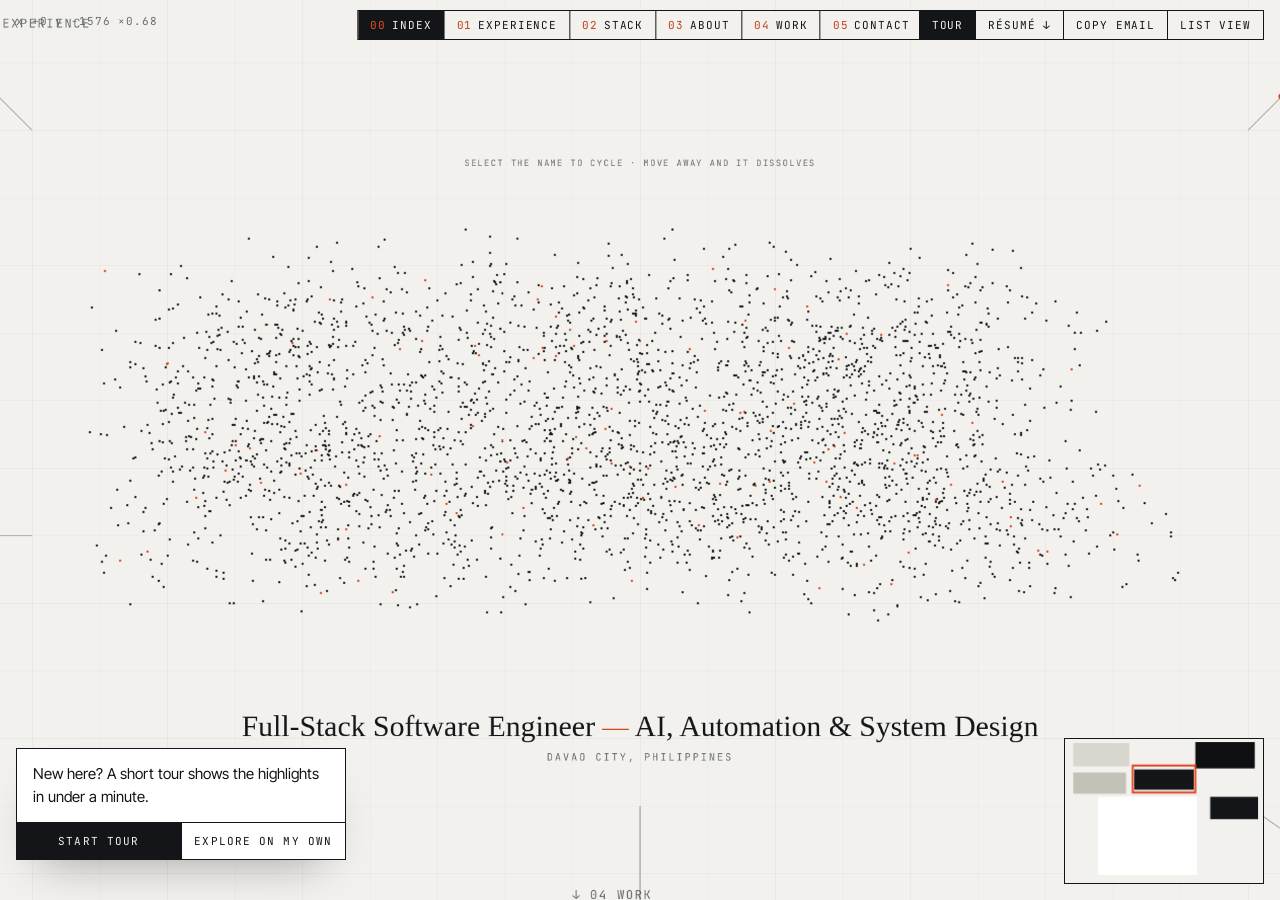
==== index.html @ 55d476b4 "Projects: descriptive titles, product names moved into descriptions - Titles say what each project i" ====
<!doctype html>
<html lang="en">
<head>
<meta charset="utf-8">
<meta name="viewport" content="width=device-width, initial-scale=1">
<title>Karl Daven Talib — Full-Stack Software Engineer</title>
<meta name="description" content="Karl Daven Talib — full-stack software engineer focused on AI, automation and system design. Healthcare platforms, CRM and business systems with Laravel, Filament, Next.js and Supabase. Davao City, PH.">
<link rel="canonical" href="https://kahariel.github.io/">
<link rel="icon" href="favicon.svg" type="image/svg+xml">
<meta name="theme-color" content="#f2f1ed">

<!-- link previews (LinkedIn, Messenger, Slack, X…) -->
<meta property="og:type" content="profile">
<meta property="og:site_name" content="Karl Daven Talib">
<meta property="og:title" content="Karl Daven Talib — Full-Stack Software Engineer">
<meta property="og:description" content="AI, automation & system design. Healthcare platforms in production at 7 clinics, an AI voice receptionist, workflow automation, CRM and mobile. Explore the portfolio map.">
<meta property="og:url" content="https://kahariel.github.io/">
<meta property="og:image" content="https://kahariel.github.io/assets/og.png">
<meta property="og:image:width" content="1200">
<meta property="og:image:height" content="630">
<meta property="og:image:alt" content="Karl Daven Talib — the name drawn in dots, with the role Full-Stack Software Engineer, AI, Automation & System Design">
<meta property="profile:first_name" content="Karl Daven">
<meta property="profile:last_name" content="Talib">
<meta name="twitter:card" content="summary_large_image">
<meta name="twitter:title" content="Karl Daven Talib — Full-Stack Software Engineer">
<meta name="twitter:description" content="AI, automation & system design. Healthcare platforms, AI voice agents, workflow automation, CRM and mobile.">
<meta name="twitter:image" content="https://kahariel.github.io/assets/og.png">

<!-- structured data: who this is, for search engines -->
<script type="application/ld+json">
{
  "@context": "https://schema.org",
  "@type": "Person",
  "name": "Karl Daven P. Talib",
  "jobTitle": "Full-Stack Software Engineer",
  "description": "Full-stack software engineer focused on AI, automation and system design.",
  "url": "https://kahariel.github.io/",
  "image": "https://kahariel.github.io/assets/portrait.webp",
  "sameAs": ["https://github.com/Kahariel", "https://ph.linkedin.com/in/karl-daven-talib-022047245"],
  "email": "mailto:pioloulo123@gmail.com",
  "address": { "@type": "PostalAddress", "addressLocality": "Davao City", "addressCountry": "PH" },
  "alumniOf": { "@type": "CollegeOrUniversity", "name": "Assumption College of Davao" },
  "knowsAbout": ["AI voice agents", "LLM tool calling", "OpenAI API", "Workflow automation", "System design", "Multi-tenant architecture", "Laravel", "PHP", "Python", "Next.js", "React", "React Native", "Supabase", "MySQL", "PostgreSQL", "REST APIs", "Webhooks", "GitHub Actions", "Linux"]
}
</script>
<!-- fonts are self-hosted and deliberately NOT preloaded: on slow 4G, preloads delayed first
     paint by ~190 ms; without them first paint matches Google Fonts and full load is faster -->
<link rel="stylesheet" href="css/fonts.css">
<link rel="stylesheet" href="css/style.css">
</head>
<body>

<a class="skip-link" href="#plain">Skip to the list view</a>

<main id="viewport" aria-label="Portfolio map — drag to move, or use Tab to step through the content">
  <div id="world"></div>
</main>

<!-- HUD: things pinned to the screen, not the map -->
<div id="coords" class="hud" aria-hidden="true"></div>
<nav id="compass" class="hud" aria-label="Jump to"></nav>
<div id="help" class="hud" aria-hidden="true">Drag to move · Scroll or pinch to zoom · Arrow keys · <kbd>0</kbd> Index</div>
<canvas id="minimap" class="hud" width="200" height="146" aria-hidden="true"></canvas>
<nav id="actions" class="hud" aria-label="Quick actions">
  <button id="tour-start" type="button">Tour</button>
  <a id="resume-btn" href="#" download><span class="l">Résumé ↓</span><span class="s">CV ↓</span></a>
  <button id="copy-email" type="button"><span class="l">Copy email</span><span class="s">Email</span></button>
  <button id="plain-toggle" type="button"><span class="l">List view</span><span class="s">List</span></button>
</nav>

<!-- Guided tour: the panel that narrates each stop -->
<section id="tour" class="hud" hidden aria-live="polite" aria-label="Guided tour">
  <header><span class="tour-step"></span><button class="tour-close" type="button" aria-label="End tour">×</button></header>
  <h2 class="tour-title"></h2>
  <p class="tour-text"></p>
  <div class="tour-bar"><i></i></div>
  <footer>
    <button class="tour-back" type="button">Back</button>
    <button class="tour-pause" type="button">Pause</button>
    <button class="tour-next" type="button">Next</button>
  </footer>
</section>

<!-- First-visit prompt -->
<aside id="welcome" class="hud" hidden aria-label="Tour invitation">
  <p>New here? A short tour shows the highlights in under a minute.</p>
  <div><button class="welcome-start" type="button">Start tour</button><button class="welcome-skip" type="button">Explore on my own</button></div>
</aside>

<div id="toast" class="hud" role="status" aria-live="polite"></div>

<!-- Linear, accessible version of the same content -->
<section id="plain" hidden aria-label="List view" tabindex="-1"></section>

<noscript>
  <article style="max-width:720px;margin:0 auto;padding:48px 20px;font-family:system-ui,sans-serif;line-height:1.6;position:relative;z-index:200;background:#faf9f6">
    <h1>Karl Daven P. Talib</h1>
    <p>Full-Stack Software Engineer — AI, Automation &amp; System Design · Davao City, Philippines</p>
    <p><a href="mailto:pioloulo123@gmail.com">pioloulo123@gmail.com</a> · +63 916 154 2709</p>
    <p>This portfolio is an interactive map and needs JavaScript. Selected work: dental clinic management platform (Syncro — 7 clinics, AI voice receptionist in development),
      imaging clinic operations system (One Shot Imaging), CRM with workflow automation (SMB Solutions), blood donation mobile app and
      admin dashboard (BloodSeek), streetwear e-commerce store (KLNW), library attendance kiosk (PiStamp).</p>
  </article>
</noscript>

<script src="js/content.js"></script>
<script src="js/util.js"></script>
<script src="js/analytics.js"></script>
<script src="js/plane.js"></script>
<script src="js/erosion.js"></script>
<script src="js/scraps.js"></script>
<script src="js/signal.js"></script>
<script src="js/zones.js"></script>
<script src="js/plain.js"></script>
<script src="js/nav.js"></script>
<script src="js/tour.js"></script>
<script src="js/main.js"></script>
</body>
</html>
---- css/fonts.css ----
/* Self-hosted fonts (from Google Fonts, SIL Open Font License). Latin + Latin Extended only.
   Inter Tight and JetBrains Mono are variable fonts: one file covers every weight. */
@font-face {
  font-family: 'Instrument Serif';
  font-style: italic;
  font-weight: 400;
  font-display: swap;
  src: url(../assets/fonts/instrument-serif-400-italic-latin-ext.woff2) format('woff2');
  unicode-range: U+0100-02BA, U+02BD-02C5, U+02C7-02CC, U+02CE-02D7, U+02DD-02FF, U+0304, U+0308, U+0329, U+1D00-1DBF, U+1E00-1E9F, U+1EF2-1EFF, U+2020, U+20A0-20AB, U+20AD-20C0, U+2113, U+2C60-2C7F, U+A720-A7FF;
}
@font-face {
  font-family: 'Instrument Serif';
  font-style: italic;
  font-weight: 400;
  font-display: swap;
  src: url(../assets/fonts/instrument-serif-400-italic-latin.woff2) format('woff2');
  unicode-range: U+0000-00FF, U+0131, U+0152-0153, U+02BB-02BC, U+02C6, U+02DA, U+02DC, U+0304, U+0308, U+0329, U+2000-206F, U+20AC, U+2122, U+2191, U+2193, U+2212, U+2215, U+FEFF, U+FFFD;
}
@font-face {
  font-family: 'Instrument Serif';
  font-style: normal;
  font-weight: 400;
  font-display: swap;
  src: url(../assets/fonts/instrument-serif-400-latin-ext.woff2) format('woff2');
  unicode-range: U+0100-02BA, U+02BD-02C5, U+02C7-02CC, U+02CE-02D7, U+02DD-02FF, U+0304, U+0308, U+0329, U+1D00-1DBF, U+1E00-1E9F, U+1EF2-1EFF, U+2020, U+20A0-20AB, U+20AD-20C0, U+2113, U+2C60-2C7F, U+A720-A7FF;
}
@font-face {
  font-family: 'Instrument Serif';
  font-style: normal;
  font-weight: 400;
  font-display: swap;
  src: url(../assets/fonts/instrument-serif-400-latin.woff2) format('woff2');
  unicode-range: U+0000-00FF, U+0131, U+0152-0153, U+02BB-02BC, U+02C6, U+02DA, U+02DC, U+0304, U+0308, U+0329, U+2000-206F, U+20AC, U+2122, U+2191, U+2193, U+2212, U+2215, U+FEFF, U+FFFD;
}
@font-face {
  font-family: 'Inter Tight';
  font-style: normal;
  font-weight: 400 800;
  font-display: swap;
  src: url(../assets/fonts/inter-tight-latin-ext.woff2) format('woff2');
  unicode-range: U+0100-02BA, U+02BD-02C5, U+02C7-02CC, U+02CE-02D7, U+02DD-02FF, U+0304, U+0308, U+0329, U+1D00-1DBF, U+1E00-1E9F, U+1EF2-1EFF, U+2020, U+20A0-20AB, U+20AD-20C0, U+2113, U+2C60-2C7F, U+A720-A7FF;
}
@font-face {
  font-family: 'Inter Tight';
  font-style: normal;
  font-weight: 400 800;
  font-display: swap;
  src: url(../assets/fonts/inter-tight-latin.woff2) format('woff2');
  unicode-range: U+0000-00FF, U+0131, U+0152-0153, U+02BB-02BC, U+02C6, U+02DA, U+02DC, U+0304, U+0308, U+0329, U+2000-206F, U+20AC, U+2122, U+2191, U+2193, U+2212, U+2215, U+FEFF, U+FFFD;
}
@font-face {
  font-family: 'JetBrains Mono';
  font-style: normal;
  font-weight: 400 500;
  font-display: swap;
  src: url(../assets/fonts/jetbrains-mono-latin-ext.woff2) format('woff2');
  unicode-range: U+0100-02BA, U+02BD-02C5, U+02C7-02CC, U+02CE-02D7, U+02DD-02FF, U+0304, U+0308, U+0329, U+1D00-1DBF, U+1E00-1E9F, U+1EF2-1EFF, U+2020, U+20A0-20AB, U+20AD-20C0, U+2113, U+2C60-2C7F, U+A720-A7FF;
}
@font-face {
  font-family: 'JetBrains Mono';
  font-style: normal;
  font-weight: 400 500;
  font-display: swap;
  src: url(../assets/fonts/jetbrains-mono-latin.woff2) format('woff2');
  unicode-range: U+0000-00FF, U+0131, U+0152-0153, U+02BB-02BC, U+02C6, U+02DA, U+02DC, U+0304, U+0308, U+0329, U+2000-206F, U+20AC, U+2122, U+2191, U+2193, U+2212, U+2215, U+FEFF, U+FFFD;
}
---- css/style.css ----
:root {
  --ground: #f2f1ed;
  --grid: rgba(20, 21, 25, .045);
  --ink: #141519;
  --muted: #6b6d72;
  --line: rgba(20, 21, 25, .16);
  --panel: #ffffff;
  --accent: #d4471f;            /* brand orange: dots, lines, fills, large type */
  --accent-text: #bf401c;       /* orange for small text on light backgrounds (≥4.5:1) */
  --accent-text-dark: #df5027;  /* orange for small text on dark backgrounds (≥4.5:1) */
  --void: #0e0f11;
  --void-line: #23252a;
  --void-text: #c9cbcf;

  --serif: 'Instrument Serif', Georgia, serif;
  --sans: 'Inter Tight', system-ui, sans-serif;
  --mono: 'JetBrains Mono', ui-monospace, monospace;
}

* { box-sizing: border-box; margin: 0; padding: 0; }
html, body { height: 100%; overflow: hidden; }
body {
  background: var(--ground);
  color: var(--ink);
  font-family: var(--sans);
  -webkit-font-smoothing: antialiased;
}
a { color: inherit; }
button { font: inherit; color: inherit; }
kbd { font: inherit; border: 1px solid currentColor; padding: 0 4px; border-radius: 2px; }

/* accessibility helpers */
.sr-only { position: absolute !important; width: 1px; height: 1px; padding: 0; margin: -1px; overflow: hidden; clip: rect(0 0 0 0); white-space: nowrap; border: 0; }
.skip-link {
  position: fixed; left: 16px; top: -60px; z-index: 300; background: var(--ink); color: var(--ground); padding: 10px 16px;
  font-family: var(--mono); font-size: 12px; letter-spacing: .08em; text-transform: uppercase; text-decoration: none;
}
.skip-link:focus { top: 12px; }
:focus { outline: none; }
:focus-visible { outline: 2px solid var(--accent-text); outline-offset: 3px; }
.z-signal :focus-visible, .z-contact :focus-visible, .proj.dark :focus-visible, .card.dark :focus-visible, .payload :focus-visible,
#tour-start:focus-visible, #tour .tour-next:focus-visible, #welcome .welcome-start:focus-visible { outline-color: var(--accent-text-dark); }
#plain:focus { outline: none; }

/* shared bits */
.eyebrow { font-family: var(--mono); font-size: 13px; letter-spacing: .14em; text-transform: uppercase; color: var(--muted); }
.accent { color: var(--accent-text); }

/* ───────── the plane ───────── */
#viewport { position: fixed; inset: 0; overflow: hidden; cursor: grab; touch-action: none; user-select: none; }
#viewport.panning { cursor: grabbing; }
#world {
  position: absolute; left: 0; top: 0; transform-origin: 0 0; will-change: transform;
  background-image:
    linear-gradient(var(--grid) 1px, transparent 1px),
    linear-gradient(90deg, var(--grid) 1px, transparent 1px);
  background-size: 100px 100px;
}
.zone { position: absolute; }
.zone-label {
  position: absolute; display: flex; align-items: baseline; gap: 18px; white-space: nowrap; pointer-events: none;
  font-family: var(--mono); font-size: 20px; letter-spacing: .14em; text-transform: uppercase; color: var(--muted);
}
.zone-label b { color: var(--accent-text); font-weight: 400; }
.zone-label span { color: var(--ink); }
.decor { position: absolute; pointer-events: none; }
.decor.note { font-family: var(--mono); font-size: 18px; letter-spacing: .12em; text-transform: uppercase; color: var(--muted); white-space: nowrap; }
svg.decor { overflow: visible; }

/* placeholder for anything not filled in content.js */
.ph {
  display: inline-flex; align-items: center; justify-content: center; text-align: center;
  border: 1px dashed currentColor; opacity: .8; padding: 2px 8px; font-family: var(--mono); font-size: .8em; letter-spacing: .06em;
  text-transform: uppercase; text-decoration: none;
}
.ph-box { display: flex; width: 100%; height: 100%; padding: 12px; }

/* ───────── HUD ───────── */
.hud { position: fixed; z-index: 50; font-family: var(--mono); }
#coords { left: 16px; top: 14px; font-size: 11px; letter-spacing: .08em; pointer-events: none; color: var(--muted); }
#help { left: 16px; bottom: 14px; font-size: 11px; letter-spacing: .04em; pointer-events: none; color: var(--muted); }
#minimap { right: 16px; bottom: 16px; width: 200px; height: 146px; border: 1px solid var(--ink); background: var(--ground); cursor: pointer; }
/* quick actions, top right: Tour · Résumé · Copy email · List view */
#actions { right: 16px; top: 10px; display: flex; border: 1px solid var(--ink); background: var(--ground); }
#actions > * {
  display: inline-flex; align-items: center; background: none; border: 0; border-left: 1px solid var(--ink);
  padding: 7px 12px; font-family: var(--mono); font-size: 11px; letter-spacing: .08em; text-transform: uppercase;
  text-decoration: none; cursor: pointer; white-space: nowrap; color: inherit;
}
#actions > :first-child { border-left: 0; }
#actions > :hover { background: rgba(20, 21, 25, .06); }
#actions .s { display: none; }
#tour-start { background: var(--ink) !important; color: var(--ground) !important; }
#tour-start:hover { background: var(--accent) !important; }
#resume-btn.missing { color: var(--muted); }

/* toast */
#toast {
  left: 50%; bottom: 64px; transform: translate(-50%, 12px); background: var(--ink); color: var(--ground); padding: 10px 16px;
  font-size: 12px; letter-spacing: .04em; opacity: 0; pointer-events: none; transition: opacity .2s, transform .2s; z-index: 70;
}
#toast.show { opacity: 1; transform: translate(-50%, 0); }

/* guided tour panel + first-visit prompt */
#welcome { left: 16px; bottom: 40px; width: min(330px, calc(100vw - 32px)); }
#tour { left: 50%; bottom: 40px; transform: translateX(-50%); width: min(540px, calc(100vw - 32px)); }
#tour, #welcome {
  background: var(--panel); border: 1px solid var(--ink); box-shadow: 0 24px 48px -24px rgba(0,0,0,.35); z-index: 60;
}
#tour[hidden], #welcome[hidden] { display: none; }
#tour header { display: flex; justify-content: space-between; align-items: center; padding: 10px 14px 0; font-size: 11px; letter-spacing: .12em; color: var(--muted); }
#tour .tour-step b { color: var(--accent-text); font-weight: 400; }
#tour .tour-close { background: none; border: 0; font-size: 18px; line-height: 1; cursor: pointer; color: var(--muted); }
#tour .tour-close:hover { color: var(--ink); }
#tour h2 { font-family: var(--serif); font-weight: 400; font-size: 32px; line-height: 1.05; padding: 6px 14px 0; }
#tour p { font-family: var(--sans); font-size: 15px; line-height: 1.5; padding: 6px 14px 14px; color: #34363b; }
#tour .tour-bar { height: 2px; background: var(--line); }
#tour .tour-bar i { display: block; height: 100%; width: 0; background: var(--accent); }
#tour footer { display: flex; border-top: 1px solid var(--ink); }
#tour footer button {
  flex: 1; background: none; border: 0; border-left: 1px solid var(--ink); padding: 10px; font-size: 11px; letter-spacing: .1em;
  text-transform: uppercase; cursor: pointer;
}
#tour footer button:first-child { border-left: 0; }
#tour footer button:hover { background: rgba(20, 21, 25, .06); }
#tour footer .tour-next { background: var(--ink); color: var(--ground); }
#tour footer .tour-next:hover { background: var(--accent); }
#tour footer button:disabled { opacity: .35; cursor: default; background: none; }
body.touring #help, body.welcoming #help { display: none; }

#welcome p { font-family: var(--sans); font-size: 15px; line-height: 1.5; padding: 14px 16px; }
#welcome div { display: flex; border-top: 1px solid var(--ink); }
#welcome button { flex: 1; background: none; border: 0; padding: 11px; font-size: 11px; letter-spacing: .1em; text-transform: uppercase; cursor: pointer; }
#welcome .welcome-start { background: var(--ink); color: var(--ground); }
#welcome .welcome-start:hover { background: var(--accent); }
#welcome .welcome-skip { border-left: 1px solid var(--ink); }
#welcome .welcome-skip:hover { background: rgba(20, 21, 25, .06); }

/* copy buttons inside the map */
.copy-btn {
  background: none; border: 1px solid currentColor; padding: 3px 8px; font-family: var(--mono); font-size: 11px; letter-spacing: .08em;
  text-transform: uppercase; cursor: pointer; color: inherit; opacity: .6; margin-left: 10px;
}
.copy-btn:hover { opacity: 1; }
.z-contact .copy-btn { font-size: 14px; padding: 6px 12px; vertical-align: middle; margin-left: 16px; }

#compass { left: 50%; top: 10px; transform: translateX(-50%); display: flex; border: 1px solid var(--ink); background: var(--ground); }
#compass button {
  background: none; border: 0; border-right: 1px solid var(--ink); padding: 7px 12px; font-size: 11px; letter-spacing: .08em;
  text-transform: uppercase; cursor: pointer; transition: background .15s, color .15s;
}
#compass button:last-child { border-right: 0; }
#compass button i { font-style: normal; color: var(--accent-text); margin-right: 6px; }
#compass button.here i { color: var(--accent-text-dark); }
#compass button:hover { background: rgba(20, 21, 25, .06); }
#compass button.here { background: var(--ink); color: var(--ground); }

/* ───────── 00 Index (name) ───────── */
.z-erosion canvas { position: absolute; inset: 0; }
.z-erosion .tagline {
  position: absolute; left: 0; right: 0; bottom: 64px; text-align: center; font-family: var(--serif); font-size: 44px; line-height: 1.1;
}
.z-erosion .tagline i { color: var(--accent); }
.z-erosion .tagline small { display: block; margin-top: 12px; font-family: var(--mono); font-size: 15px; letter-spacing: .2em; text-transform: uppercase; color: var(--muted); }
.z-erosion .hint { position: absolute; left: 0; right: 0; top: 40px; text-align: center; }

/* ───────── 01 Experience (desk) ───────── */
.z-scraps { background: #e9e7e1; border: 1px solid var(--line); }
.scrap { position: absolute; left: 0; top: 0; cursor: grab; will-change: transform; }
.scrap.dragging { cursor: grabbing; box-shadow: 0 24px 48px -12px rgba(0,0,0,.25); }
.card {
  background: var(--panel); padding: 28px 30px 26px; width: 460px; font-size: 16px; line-height: 1.55;
  border: 1px solid var(--line); box-shadow: 0 1px 0 rgba(0,0,0,.04), 0 8px 24px -16px rgba(0,0,0,.25);
}
.card .top { display: flex; justify-content: space-between; margin-bottom: 18px; }
.card h3 { font-family: var(--serif); font-weight: 400; font-size: 46px; line-height: 1; letter-spacing: -.01em; }
.card .role { font-weight: 600; margin: 8px 0 16px; }
.card ul { list-style: none; border-top: 1px solid var(--line); }
.card li { padding: 9px 0 9px 22px; position: relative; border-bottom: 1px solid var(--line); color: #34363b; }
.card li::before { content: "—"; position: absolute; left: 0; color: var(--accent-text); }
.card.dark li::before { color: var(--accent-text-dark); }
.card.dark { background: var(--ink); color: var(--ground); border-color: var(--ink); }
.card.dark li { color: #c9cbcf; border-color: rgba(255,255,255,.14); }
.card.dark ul { border-color: rgba(255,255,255,.14); }
.card.dark .eyebrow { color: #8b8e94; }
.card.small { width: 360px; }
.card.small h3 { font-size: 32px; }
.desk-btns { position: absolute; right: 24px; top: 22px; display: flex; z-index: 9999; border: 1px solid var(--ink); }
.desk-btns button {
  background: var(--ground); border: 0; padding: 9px 14px; font-family: var(--mono); font-size: 13px; letter-spacing: .08em; text-transform: uppercase; cursor: pointer;
}
.desk-btns button + button { border-left: 1px solid var(--ink); }
.desk-btns button:hover { background: var(--ink); color: var(--ground); }

/* ───────── 02 Stack (graph) ───────── */
.z-signal { background: var(--void); color: var(--void-text); overflow: hidden; }
.z-signal canvas { position: absolute; inset: 0; }
.z-signal .big { position: absolute; left: 44px; top: 40px; pointer-events: none; }
.z-signal .big h2 { font-family: var(--serif); font-weight: 400; font-size: 88px; line-height: .95; color: #f2f1ed; }
.z-signal .big .eyebrow { color: #7d8086; margin-top: 14px; }
.z-signal .log { position: absolute; left: 44px; bottom: 34px; font-family: var(--mono); font-size: 13px; line-height: 1.7; color: #7d8086; pointer-events: none; width: 560px; }
.z-signal .log span { color: #9a9da3; }
.z-signal .shint { position: absolute; right: 44px; bottom: 34px; font-family: var(--mono); font-size: 13px; line-height: 1.7; color: #7d8086; pointer-events: none; text-align: right; }
.z-signal .shint i { font-style: normal; color: var(--accent-text-dark); }
.payload {
  position: absolute; width: 440px; background: #16171a; border: 1px solid #3a3d44; font-family: var(--mono); font-size: 14px; line-height: 1.65;
  box-shadow: 0 30px 60px -20px rgba(0,0,0,.6); animation: unfurl .25s ease-out; z-index: 5;
}
@keyframes unfurl { from { opacity: 0; } to { opacity: 1; } }
.payload header { display: flex; justify-content: space-between; align-items: center; padding: 8px 12px; border-bottom: 1px solid #3a3d44; cursor: move; color: #f2f1ed; }
.payload header span::before { content: "● "; color: var(--accent-text-dark); }
.payload header button { background: none; border: 0; cursor: pointer; font-size: 18px; line-height: 1; color: #8b8e94; }
.payload header button:hover { color: #fff; }
.payload pre { padding: 14px 16px; white-space: pre-wrap; font-family: inherit; color: #c9cbcf; }
.payload .k { color: #8b8e94; }
.payload .s { color: #f2f1ed; }
.payload a { color: var(--accent-text-dark); }

/* ───────── 03 About ───────── */
.z-about .photo { position: absolute; width: 380px; }
.z-about .photo .frame { height: 470px; background: #e4e2dc; border: 1px solid var(--line); color: var(--muted); }
.z-about .photo img { width: 100%; height: 100%; object-fit: cover; object-position: 50% 20%; display: block; filter: grayscale(1) contrast(1.05); }
.z-about .photo figcaption { margin-top: 12px; font-family: var(--mono); font-size: 13px; letter-spacing: .06em; color: var(--muted); }
.z-about .bio { position: absolute; width: 640px; font-family: var(--serif); font-size: 44px; line-height: 1.12; letter-spacing: -.005em; }
.z-about .facts { position: absolute; width: 640px; border-top: 1px solid var(--ink); font-size: 17px; }
.z-about .facts div { display: grid; grid-template-columns: 200px 1fr; padding: 14px 0; border-bottom: 1px solid var(--line); }
.z-about .facts dt { font-family: var(--mono); font-size: 13px; letter-spacing: .12em; text-transform: uppercase; color: var(--muted); padding-top: 3px; }

/* ───────── 04 Work ───────── */
.z-projects { border-top: 1px solid var(--ink); }
.proj {
  position: absolute; width: 720px; background: var(--panel); border: 1px solid var(--line); padding: 30px; font-size: 18px; line-height: 1.55;
  box-shadow: 0 1px 0 rgba(0,0,0,.04), 0 12px 32px -20px rgba(0,0,0,.3);
}
.proj .shot { height: 340px; margin-bottom: 26px; background: #ebe9e3; border: 1px solid var(--line); overflow: hidden; color: var(--muted); }
.proj .shot img { width: 100%; height: 100%; object-fit: cover; object-position: 50% 12%; display: block; }
.proj .shot.contain, .proj.dark .shot.contain { background: #fff; }
.proj .shot.contain img { object-fit: contain; object-position: center; }
.proj .head { display: flex; justify-content: space-between; align-items: baseline; }
.proj h2 { font-family: var(--serif); font-weight: 400; font-size: 64px; line-height: 1; letter-spacing: -.01em; margin: 10px 0 16px; }
.proj p { color: #34363b; }
.proj ul { list-style: none; margin-top: 16px; border-top: 1px solid var(--line); }
.proj li { padding: 9px 0 9px 22px; position: relative; border-bottom: 1px solid var(--line); font-size: 16px; color: #34363b; }
.proj li::before { content: "—"; position: absolute; left: 0; color: var(--accent-text); }
.proj.dark li::before { color: var(--accent-text-dark); }
.proj .product { font-weight: 600; color: var(--ink); }
.proj.dark .product { color: var(--ground); }
.proj details.more summary {
  list-style: none; cursor: pointer; padding: 10px 0 2px; font-family: var(--mono); font-size: 13px; letter-spacing: .06em;
  text-transform: uppercase; color: var(--muted);
}
.proj details.more summary::-webkit-details-marker { display: none; }
.proj details.more summary:hover { color: var(--ink); }
.proj.dark details.more summary { color: #8b8e94; }
.proj.dark details.more summary:hover { color: var(--ground); }
.proj details.more:not([open]) .o, .proj details.more[open] .c { display: none; }
.proj details.more ul { margin-top: 0; border-top: 0; }
.proj .stack { display: flex; flex-wrap: wrap; gap: 6px; margin-top: 18px; }
.proj .stack span { font-family: var(--mono); font-size: 12px; letter-spacing: .04em; padding: 4px 9px; background: #efede8; }
.proj .links { display: flex; gap: 10px; margin-top: 22px; font-family: var(--mono); font-size: 13px; letter-spacing: .08em; text-transform: uppercase; }
.proj .links a { border: 1px solid var(--ink); padding: 8px 14px; text-decoration: none; }
.proj .links a:hover { background: var(--ink); color: var(--panel); }
.proj .links .private { border: 1px dashed currentColor; padding: 8px 14px; opacity: .6; }
.proj .meta { font-family: var(--mono); font-size: 14px; letter-spacing: .04em; color: var(--muted); margin: -4px 0 16px; display: flex; flex-wrap: wrap; gap: 6px 14px; align-items: center; }
.proj .status { color: var(--ink); }
.proj .status::before { content: "● "; color: var(--accent); }
.proj .facts { display: flex; margin: 20px 0 6px; border-top: 1px solid var(--line); border-bottom: 1px solid var(--line); }
.proj .facts div { flex: 1; padding: 12px 0; }
.proj .facts div + div { border-left: 1px solid var(--line); padding-left: 16px; }
.proj .facts dt { font-family: var(--mono); font-size: 11px; letter-spacing: .12em; text-transform: uppercase; color: var(--muted); }
.proj .facts dd { font-family: var(--serif); font-size: 34px; line-height: 1.1; }
.proj .sub { margin-top: 22px; }
.proj .sub + ul { margin-top: 8px; }
.proj.dark .status { color: var(--ground); }
.proj.dark .meta, .proj.dark .facts dt { color: #8b8e94; }
.proj.dark .facts, .proj.dark .facts div + div { border-color: rgba(255,255,255,.14); }
.proj.dark { background: var(--ink); color: var(--ground); border-color: var(--ink); }
.proj.dark p, .proj.dark li { color: #c9cbcf; }
.proj.dark ul, .proj.dark li { border-color: rgba(255,255,255,.14); }
.proj.dark .shot { background: #202226; border-color: rgba(255,255,255,.14); color: #8b8e94; }
.proj.dark .stack span { background: #24262b; }
.proj.dark .links a { border-color: var(--ground); }
.proj.dark .links a:hover { background: var(--ground); color: var(--ink); }

/* ───────── 05 Contact ───────── */
.z-contact { background: var(--ink); color: var(--ground); }
.z-contact .say { position: absolute; font-family: var(--serif); font-size: 170px; line-height: .9; letter-spacing: -.02em; }
.z-contact .say i { color: var(--accent); }
.z-contact .lines { position: absolute; font-size: 30px; line-height: 1.8; }
.z-contact .lines a { text-decoration: none; border-bottom: 1px solid rgba(242,241,237,.35); }
.z-contact .lines a:hover { border-color: var(--accent-text-dark); color: var(--accent-text-dark); }
.z-contact .lines .eyebrow { color: #8b8e94; }
.z-contact .socials { position: absolute; display: flex; font-family: var(--mono); font-size: 15px; letter-spacing: .08em; text-transform: uppercase; }
.z-contact .socials > * { border: 1px solid rgba(242,241,237,.5); padding: 12px 18px; text-decoration: none; margin-right: -1px; opacity: 1; }
.z-contact .socials > .ph { opacity: .45; }
.z-contact .socials a:hover { background: var(--ground); color: var(--ink); }

/* ───────── List view ───────── */
#plain {
  position: fixed; inset: 0; z-index: 100; overflow-y: auto; background: #faf9f6; color: var(--ink); padding: 72px 20px 96px;
  font-family: var(--sans); font-size: 16px; line-height: 1.65;
}
#plain[hidden] { display: none; }
#plain .close { z-index: 2; }
#plain .wrap { max-width: 720px; margin: 0 auto; }
#plain h1 { font-family: var(--serif); font-weight: 400; font-size: clamp(44px, 8vw, 76px); line-height: 1; letter-spacing: -.01em; }
#plain h2 {
  font-family: var(--mono); font-weight: 400; font-size: 12px; letter-spacing: .16em; text-transform: uppercase; color: var(--muted);
  margin: 56px 0 14px; border-bottom: 1px solid var(--ink); padding-bottom: 8px;
}
#plain h3 { font-size: 17px; font-weight: 600; margin-top: 22px; }
#plain .muted { color: var(--muted); }
#plain ul { margin: 6px 0 0 18px; }
#plain .close {
  position: fixed; right: 16px; top: 12px; background: var(--ink); color: #faf9f6; border: 0; padding: 8px 14px;
  font-family: var(--mono); font-size: 11px; letter-spacing: .08em; text-transform: uppercase; cursor: pointer;
}

@media (max-width: 700px) {
  #help { display: none; }
  #minimap { display: none; }
  #compass {
    top: auto; bottom: 14px; left: 14px; transform: none; display: grid; grid-template-columns: repeat(3, auto);
    right: 14px; grid-template-columns: repeat(3, 1fr); border-right: 0; border-bottom: 0;
  }
  #compass button { border-right: 1px solid var(--ink); border-bottom: 1px solid var(--ink); padding: 7px 8px; font-size: 10px; text-align: left; }
  #compass button:last-child { border-right: 1px solid var(--ink); }
  #compass button i { margin-right: 4px; }
  #actions { right: 10px; top: 10px; }
  #actions > * { padding: 7px 9px; font-size: 10px; letter-spacing: .04em; }
  #actions .l { display: none; }
  #actions .s { display: inline; }
  #coords { display: none; }
  #tour, #welcome { bottom: 96px; }
  #welcome { left: 16px; right: 16px; width: auto; }
  #tour h2 { font-size: 26px; }
  #toast { bottom: 110px; }
}

@media (prefers-reduced-motion: reduce) {
  .payload { animation: none; }
}
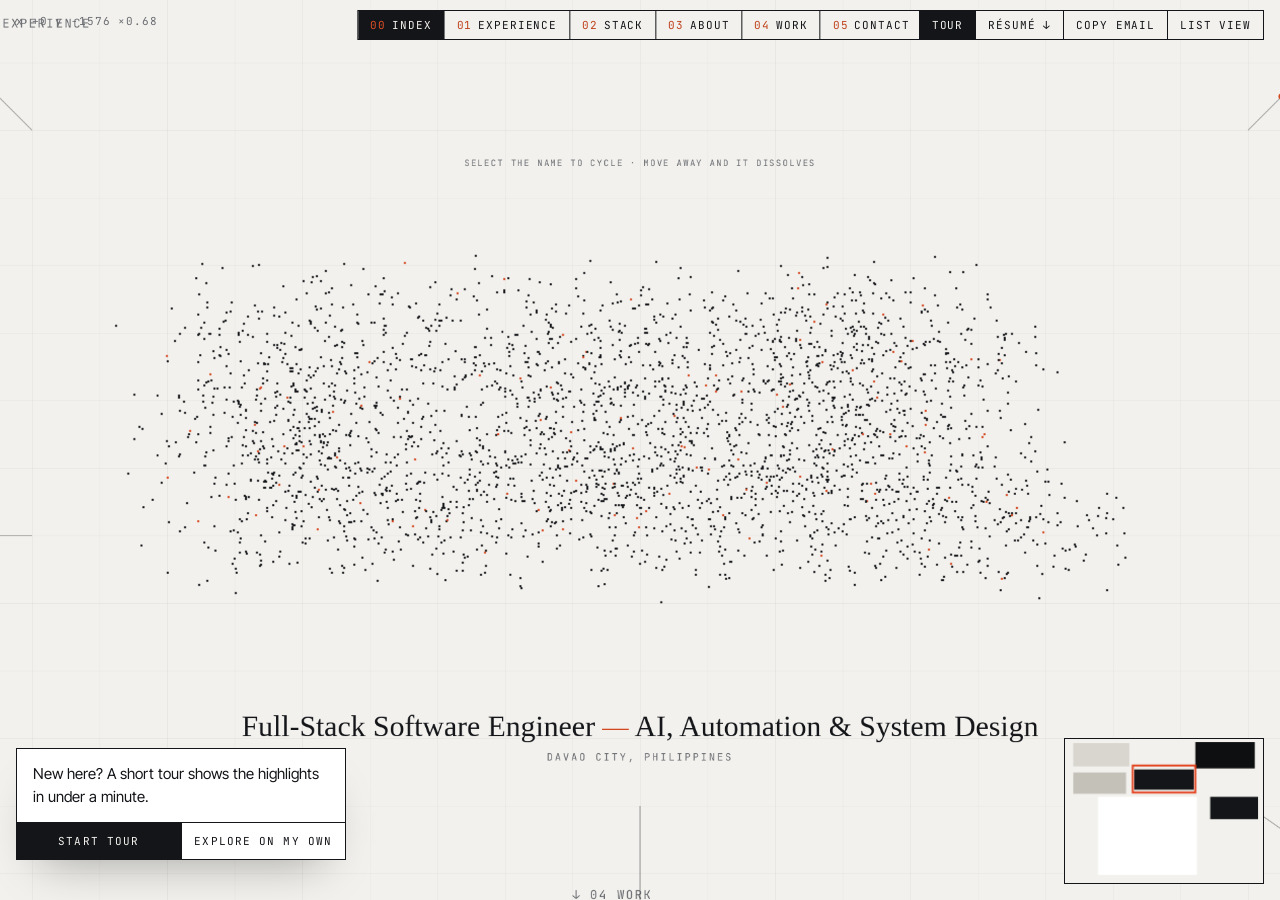
==== commit d1d88058: "Profile summary: drop tech stack from bio and meta description" ====
--- a/index.html
+++ b/index.html
@@ -4,7 +4,7 @@
 <meta charset="utf-8">
 <meta name="viewport" content="width=device-width, initial-scale=1">
 <title>Karl Daven Talib — Full-Stack Software Engineer</title>
-<meta name="description" content="Karl Daven Talib — full-stack software engineer focused on AI, automation and system design. Healthcare platforms, CRM and business systems with Laravel, Filament, Next.js and Supabase. Davao City, PH.">
+<meta name="description" content="Karl Daven Talib — full-stack software engineer focused on AI, automation and system design. Healthcare platforms, CRM and business systems. Davao City, PH.">
 <link rel="canonical" href="https://kahariel.github.io/">
 <link rel="icon" href="favicon.svg" type="image/svg+xml">
 <meta name="theme-color" content="#f2f1ed">
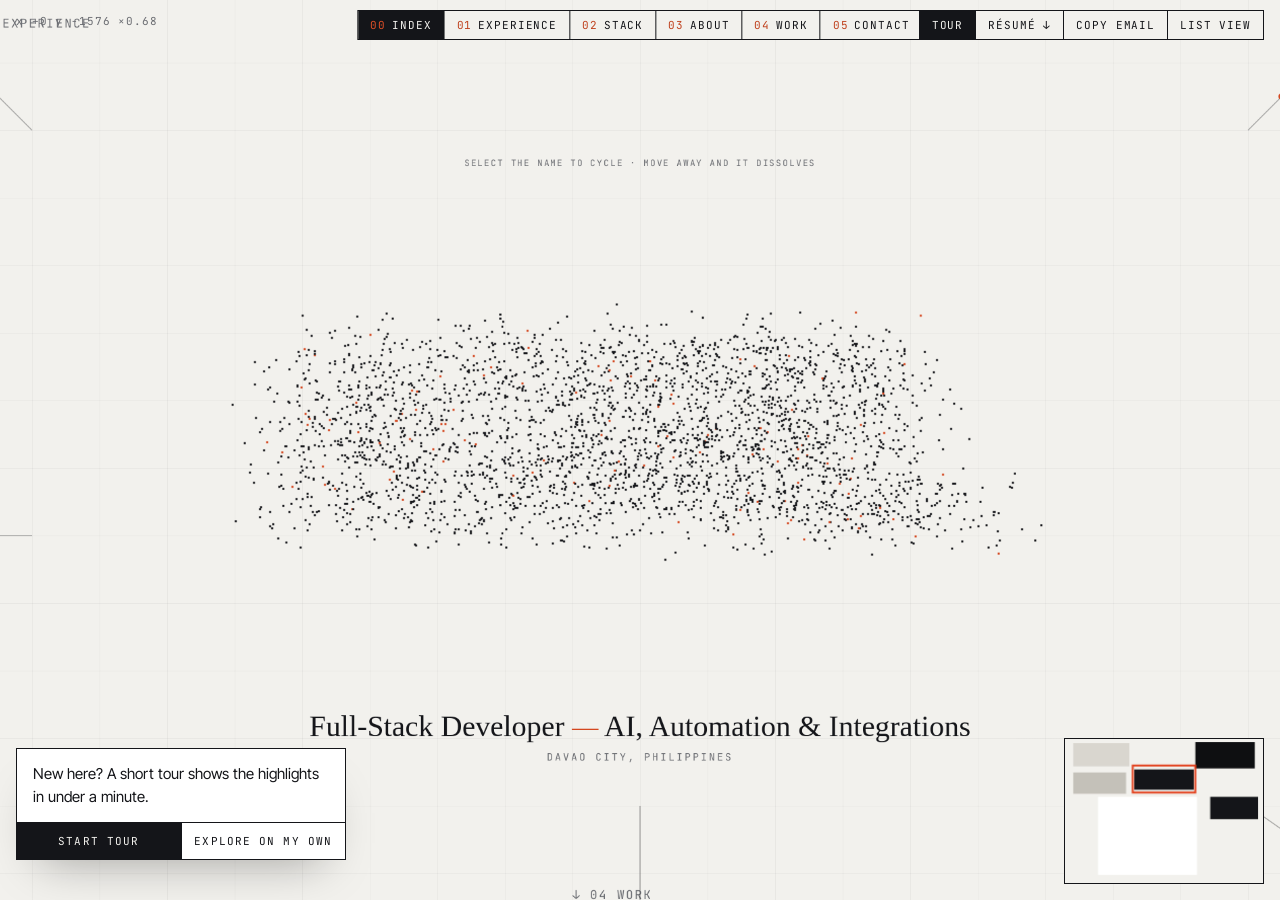
==== commit 263fb804: "Retitle: Full-Stack Developer — AI, Automation & Integrations - Role is now "Full-Stack Developer" (" ====
--- a/index.html
+++ b/index.html
@@ -3,8 +3,8 @@
 <head>
 <meta charset="utf-8">
 <meta name="viewport" content="width=device-width, initial-scale=1">
-<title>Karl Daven Talib — Full-Stack Software Engineer</title>
-<meta name="description" content="Karl Daven Talib — full-stack software engineer focused on AI, automation and system design. Healthcare platforms, CRM and business systems. Davao City, PH.">
+<title>Karl Daven Talib — Full-Stack Developer</title>
+<meta name="description" content="Karl Daven Talib — full-stack developer focused on AI, automation and integrations. Healthcare platforms, CRM and business systems. Davao City, PH.">
 <link rel="canonical" href="https://kahariel.github.io/">
 <link rel="icon" href="favicon.svg" type="image/svg+xml">
 <meta name="theme-color" content="#f2f1ed">
@@ -12,18 +12,18 @@
 <!-- link previews (LinkedIn, Messenger, Slack, X…) -->
 <meta property="og:type" content="profile">
 <meta property="og:site_name" content="Karl Daven Talib">
-<meta property="og:title" content="Karl Daven Talib — Full-Stack Software Engineer">
-<meta property="og:description" content="AI, automation & system design. Healthcare platforms in production at 7 clinics, an AI voice receptionist, workflow automation, CRM and mobile. Explore the portfolio map.">
+<meta property="og:title" content="Karl Daven Talib — Full-Stack Developer">
+<meta property="og:description" content="AI, automation & integrations. Healthcare platforms in production at 7 clinics, an AI voice receptionist, workflow automation, CRM and mobile. Explore the portfolio map.">
 <meta property="og:url" content="https://kahariel.github.io/">
 <meta property="og:image" content="https://kahariel.github.io/assets/og.png">
 <meta property="og:image:width" content="1200">
 <meta property="og:image:height" content="630">
-<meta property="og:image:alt" content="Karl Daven Talib — the name drawn in dots, with the role Full-Stack Software Engineer, AI, Automation & System Design">
+<meta property="og:image:alt" content="Karl Daven Talib — the name drawn in dots, with the role Full-Stack Developer, AI, Automation & Integrations">
 <meta property="profile:first_name" content="Karl Daven">
 <meta property="profile:last_name" content="Talib">
 <meta name="twitter:card" content="summary_large_image">
-<meta name="twitter:title" content="Karl Daven Talib — Full-Stack Software Engineer">
-<meta name="twitter:description" content="AI, automation & system design. Healthcare platforms, AI voice agents, workflow automation, CRM and mobile.">
+<meta name="twitter:title" content="Karl Daven Talib — Full-Stack Developer">
+<meta name="twitter:description" content="AI, automation & integrations. Healthcare platforms, AI voice agents, workflow automation, CRM and mobile.">
 <meta name="twitter:image" content="https://kahariel.github.io/assets/og.png">
 
 <!-- structured data: who this is, for search engines -->
@@ -32,8 +32,8 @@
   "@context": "https://schema.org",
   "@type": "Person",
   "name": "Karl Daven P. Talib",
-  "jobTitle": "Full-Stack Software Engineer",
-  "description": "Full-stack software engineer focused on AI, automation and system design.",
+  "jobTitle": "Full-Stack Developer",
+  "description": "Full-stack developer focused on AI, automation and integrations.",
   "url": "https://kahariel.github.io/",
   "image": "https://kahariel.github.io/assets/portrait.webp",
   "sameAs": ["https://github.com/Kahariel", "https://ph.linkedin.com/in/karl-daven-talib-022047245"],
@@ -95,7 +95,7 @@
 <noscript>
   <article style="max-width:720px;margin:0 auto;padding:48px 20px;font-family:system-ui,sans-serif;line-height:1.6;position:relative;z-index:200;background:#faf9f6">
     <h1>Karl Daven P. Talib</h1>
-    <p>Full-Stack Software Engineer — AI, Automation &amp; System Design · Davao City, Philippines</p>
+    <p>Full-Stack Developer — AI, Automation &amp; Integrations · Davao City, Philippines</p>
     <p><a href="mailto:pioloulo123@gmail.com">pioloulo123@gmail.com</a> · +63 916 154 2709</p>
     <p>This portfolio is an interactive map and needs JavaScript. Selected work: dental clinic management platform (Syncro — 7 clinics, AI voice receptionist in development),
       imaging clinic operations system (One Shot Imaging), CRM with workflow automation (SMB Solutions), blood donation mobile app and
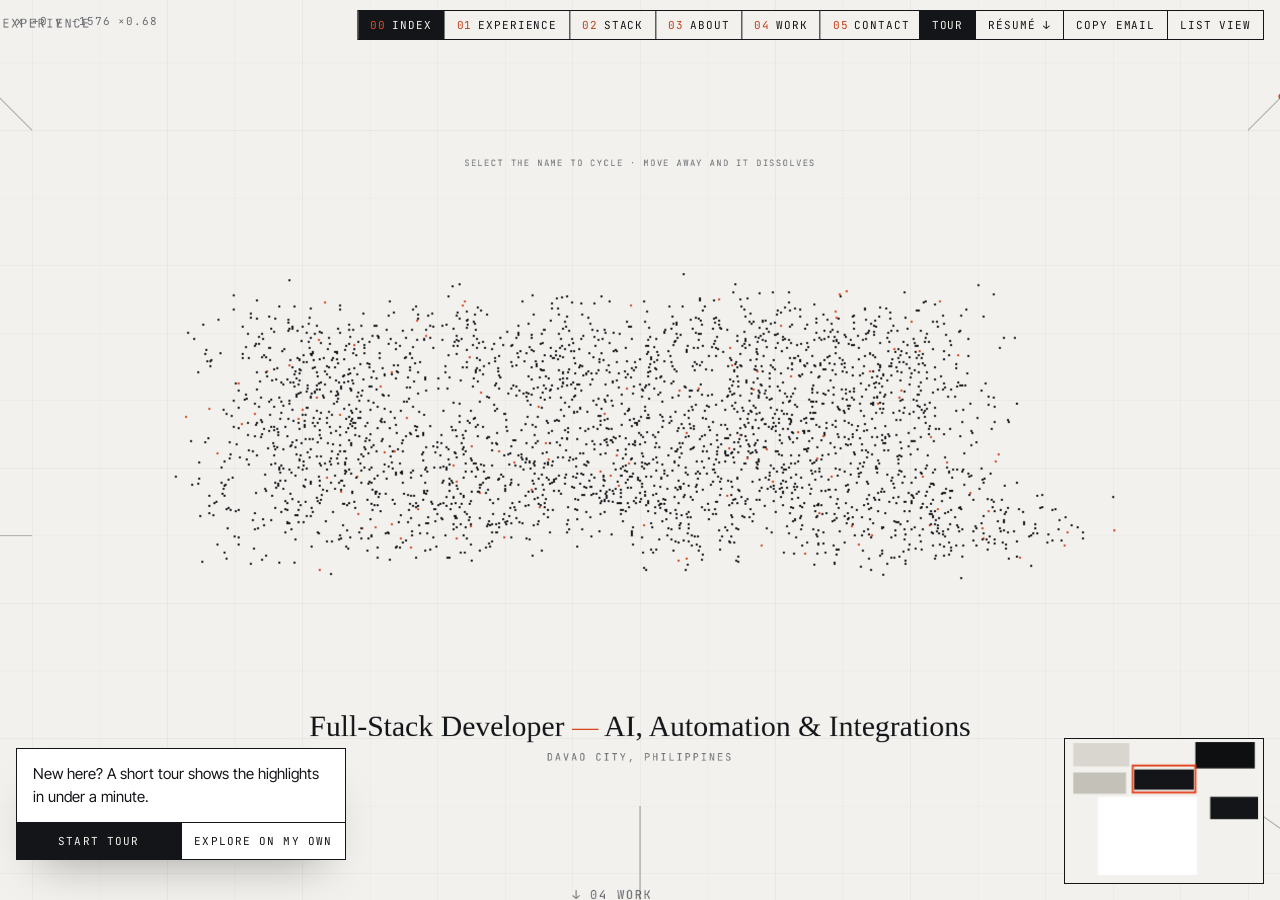
==== commit 051c3016: "CV and site: AI work, 7-clinic proof points, Docker, payment gateways, DICT cert, US client, graduat" ====
--- a/index.html
+++ b/index.html
@@ -40,7 +40,7 @@
   "email": "mailto:pioloulo123@gmail.com",
   "address": { "@type": "PostalAddress", "addressLocality": "Davao City", "addressCountry": "PH" },
   "alumniOf": { "@type": "CollegeOrUniversity", "name": "Assumption College of Davao" },
-  "knowsAbout": ["AI voice agents", "LLM tool calling", "OpenAI API", "Workflow automation", "System design", "Multi-tenant architecture", "Laravel", "PHP", "Python", "Next.js", "React", "React Native", "Supabase", "MySQL", "PostgreSQL", "REST APIs", "Webhooks", "GitHub Actions", "Linux"]
+  "knowsAbout": ["AI voice agents", "LLM tool calling", "OpenAI API", "Workflow automation", "System design", "Multi-tenant architecture", "Laravel", "PHP", "Python", "Next.js", "React", "React Native", "Supabase", "MySQL", "PostgreSQL", "REST APIs", "Webhooks", "GitHub Actions", "Docker", "Linux"]
 }
 </script>
 <!-- fonts are self-hosted and deliberately NOT preloaded: on slow 4G, preloads delayed first
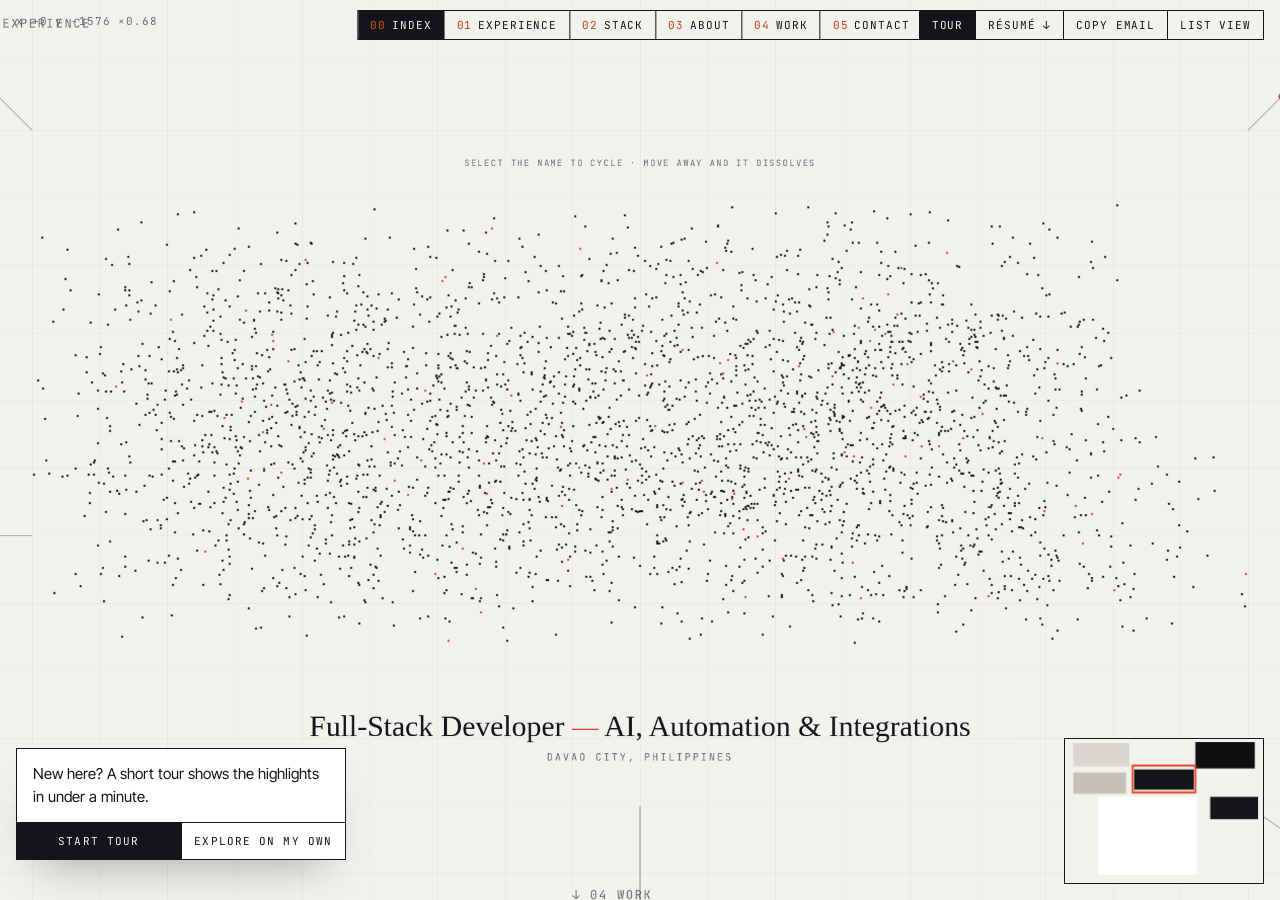
==== commit 2548a99f: "Update mobile number on site and CV" ====
--- a/index.html
+++ b/index.html
@@ -96,7 +96,7 @@
   <article style="max-width:720px;margin:0 auto;padding:48px 20px;font-family:system-ui,sans-serif;line-height:1.6;position:relative;z-index:200;background:#faf9f6">
     <h1>Karl Daven P. Talib</h1>
     <p>Full-Stack Developer — AI, Automation &amp; Integrations · Davao City, Philippines</p>
-    <p><a href="mailto:pioloulo123@gmail.com">pioloulo123@gmail.com</a> · +63 916 154 2709</p>
+    <p><a href="mailto:pioloulo123@gmail.com">pioloulo123@gmail.com</a> · +63 991 844 4532</p>
     <p>This portfolio is an interactive map and needs JavaScript. Selected work: dental clinic management platform (Syncro — 7 clinics, AI voice receptionist in development),
       imaging clinic operations system (One Shot Imaging), CRM with workflow automation (SMB Solutions), blood donation mobile app and
       admin dashboard (BloodSeek), streetwear e-commerce store (KLNW), library attendance kiosk (PiStamp).</p>
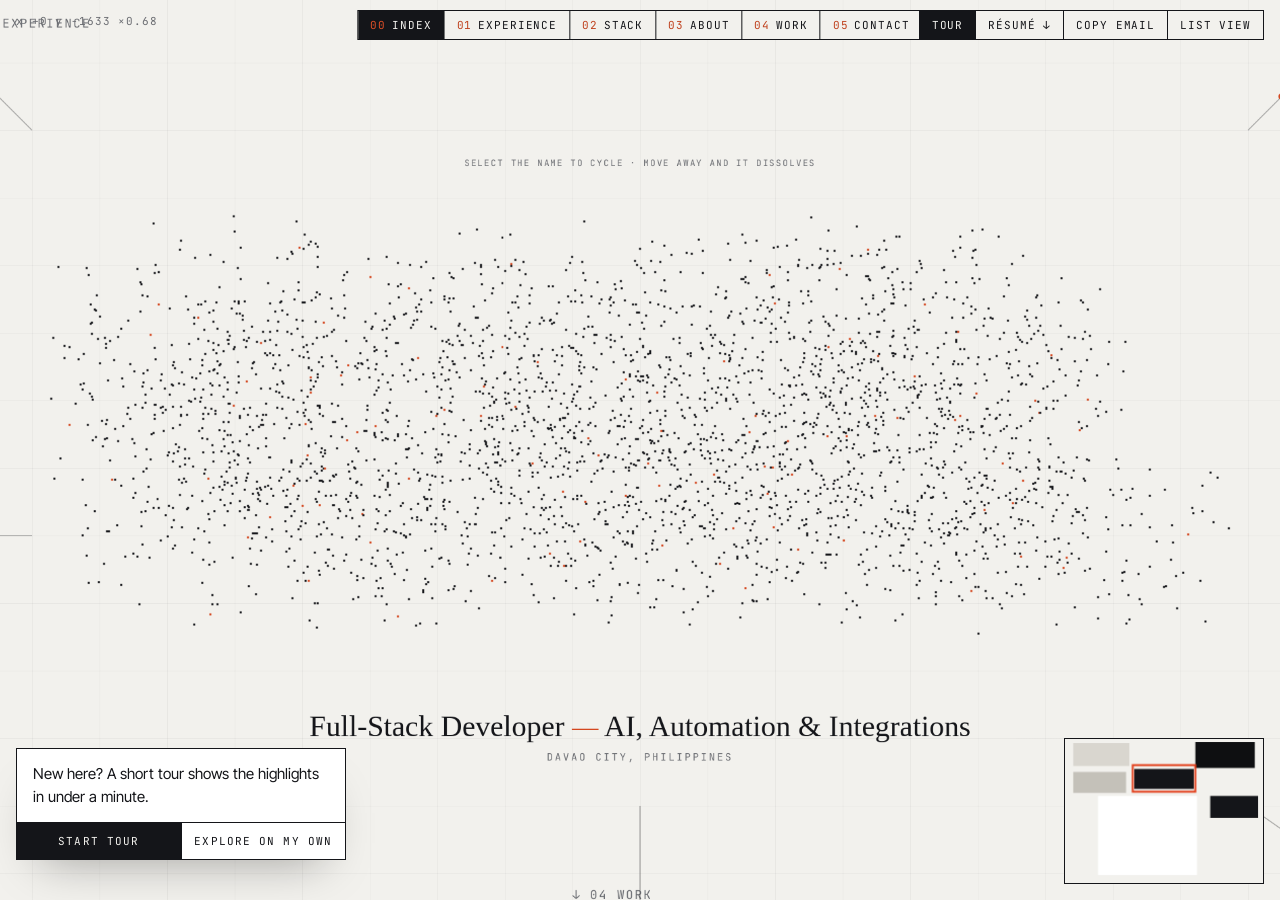
==== commit 705bf15a: "Add Syncro Hub, update to 11 clinics, refresh CV, enable GoatCounter - New project card: Syncro Hub," ====
--- a/index.html
+++ b/index.html
@@ -13,7 +13,7 @@
 <meta property="og:type" content="profile">
 <meta property="og:site_name" content="Karl Daven Talib">
 <meta property="og:title" content="Karl Daven Talib — Full-Stack Developer">
-<meta property="og:description" content="AI, automation & integrations. Healthcare platforms in production at 7 clinics, an AI voice receptionist, workflow automation, CRM and mobile. Explore the portfolio map.">
+<meta property="og:description" content="AI, automation & integrations. Healthcare platforms in production at 11 clinics, an AI voice receptionist, workflow automation, CRM and mobile. Explore the portfolio map.">
 <meta property="og:url" content="https://kahariel.github.io/">
 <meta property="og:image" content="https://kahariel.github.io/assets/og.png">
 <meta property="og:image:width" content="1200">
@@ -97,7 +97,8 @@
     <h1>Karl Daven P. Talib</h1>
     <p>Full-Stack Developer — AI, Automation &amp; Integrations · Davao City, Philippines</p>
     <p><a href="mailto:pioloulo123@gmail.com">pioloulo123@gmail.com</a> · +63 991 844 4532</p>
-    <p>This portfolio is an interactive map and needs JavaScript. Selected work: dental clinic management platform (Syncro — 7 clinics, AI voice receptionist in development),
+    <p>This portfolio is an interactive map and needs JavaScript. Selected work: dental clinic management platform (Syncro — 11 clinics, AI voice receptionist in development),
+      Syncro Hub (the SaaS control plane behind it: subscriptions, analytics, one-click clinic provisioning),
       imaging clinic operations system (One Shot Imaging), CRM with workflow automation (SMB Solutions), blood donation mobile app and
       admin dashboard (BloodSeek), streetwear e-commerce store (KLNW), library attendance kiosk (PiStamp).</p>
   </article>
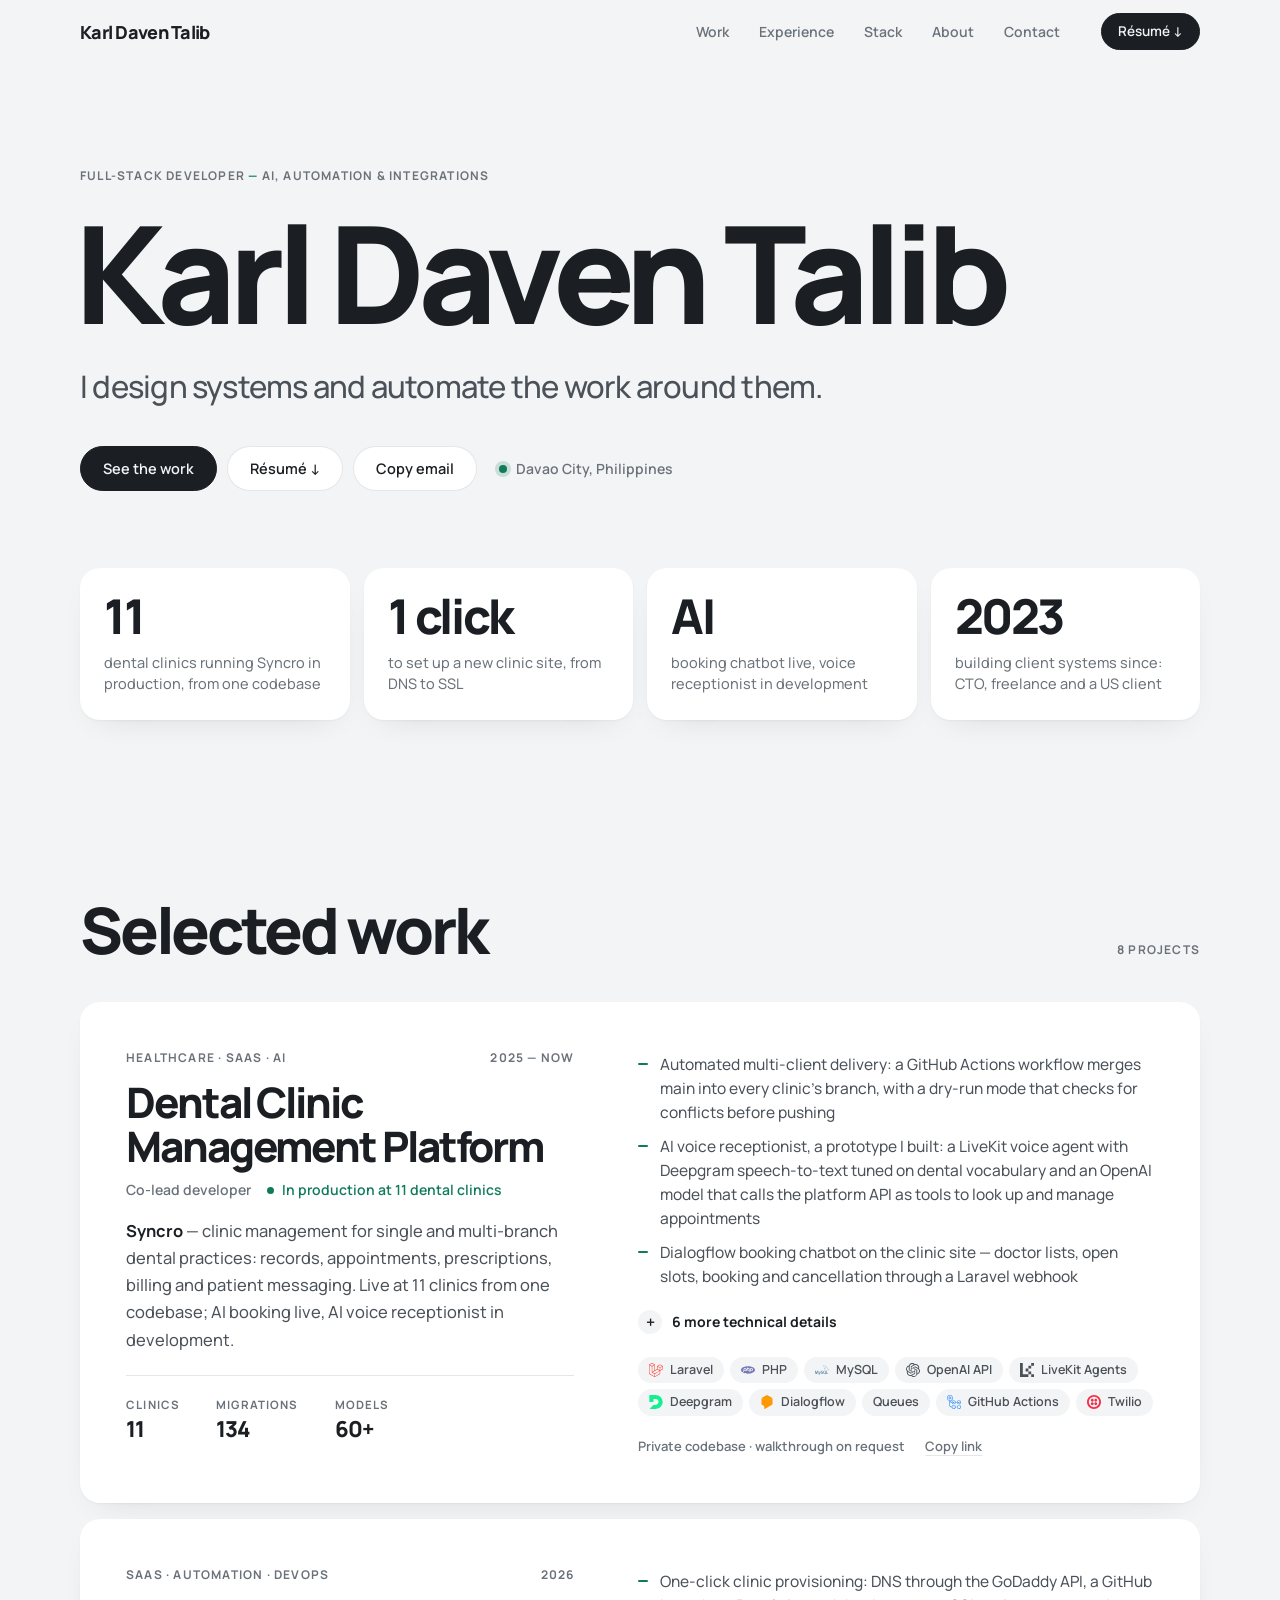
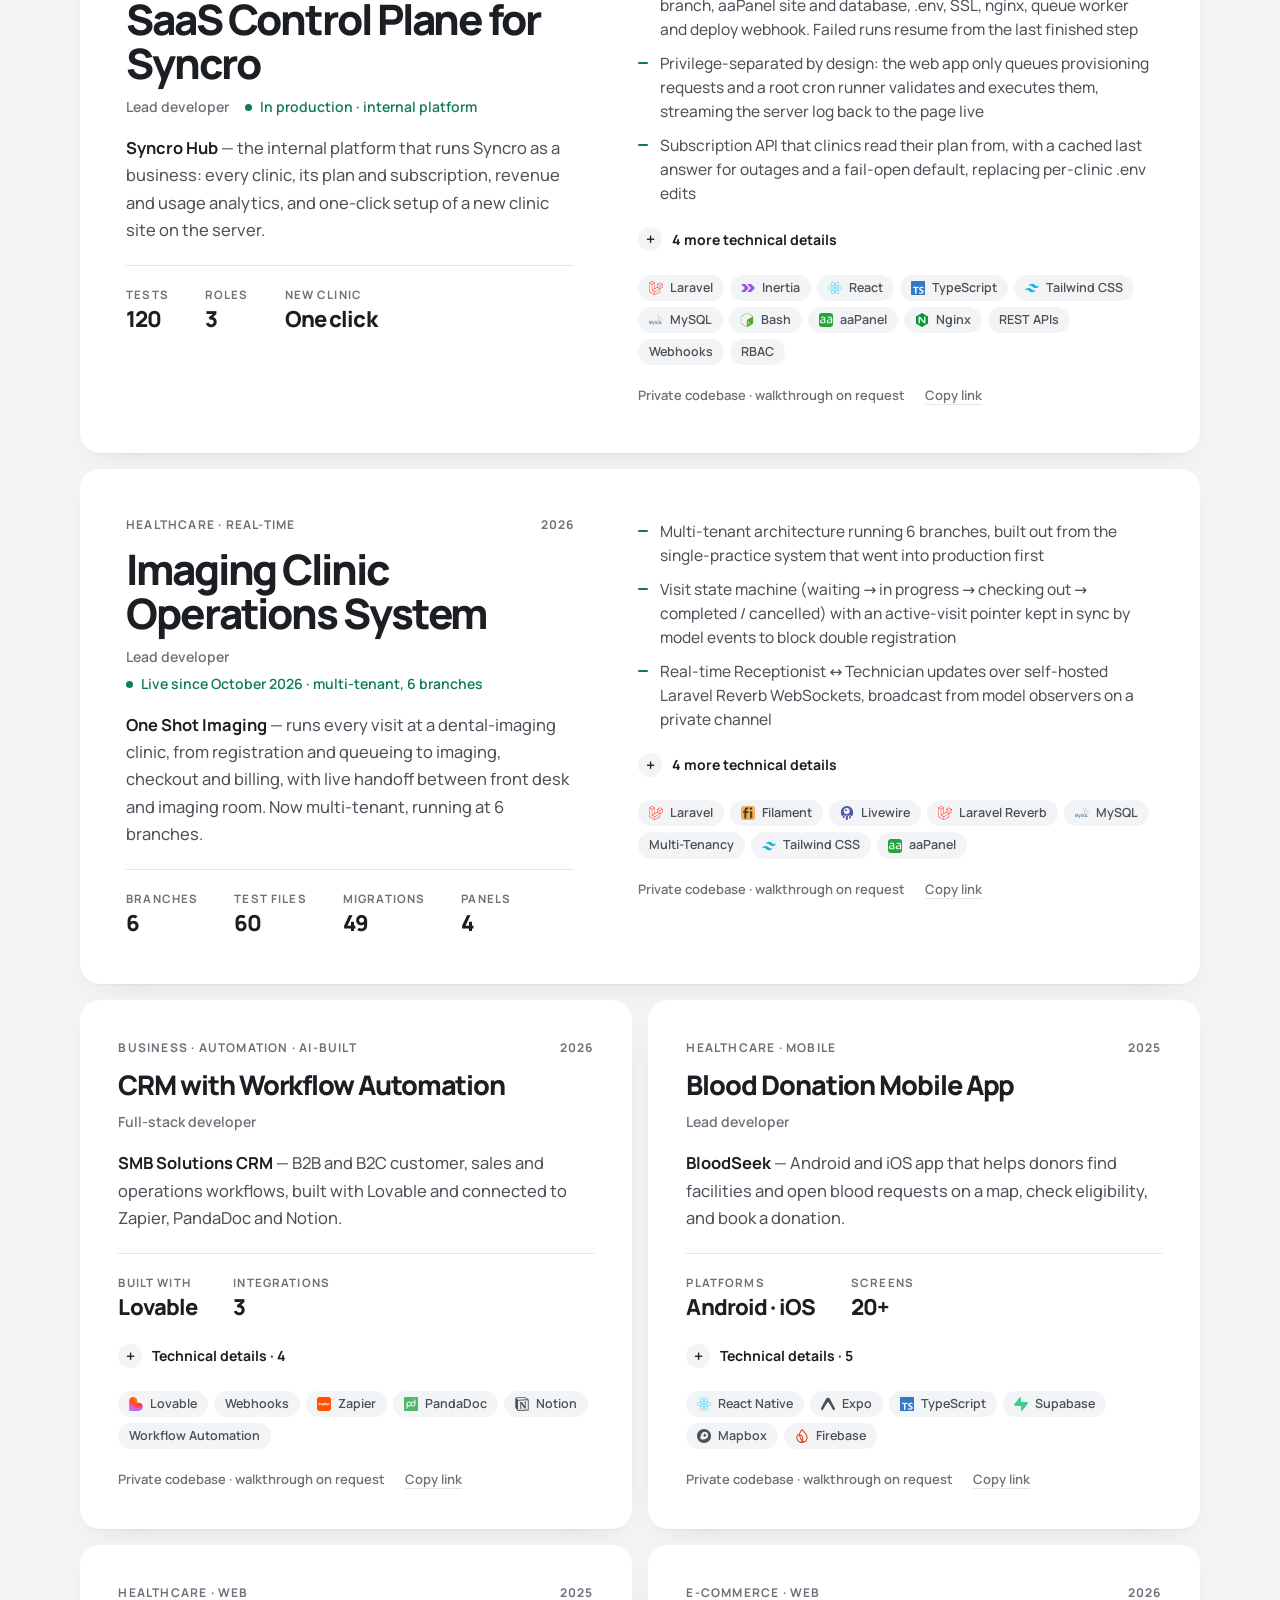
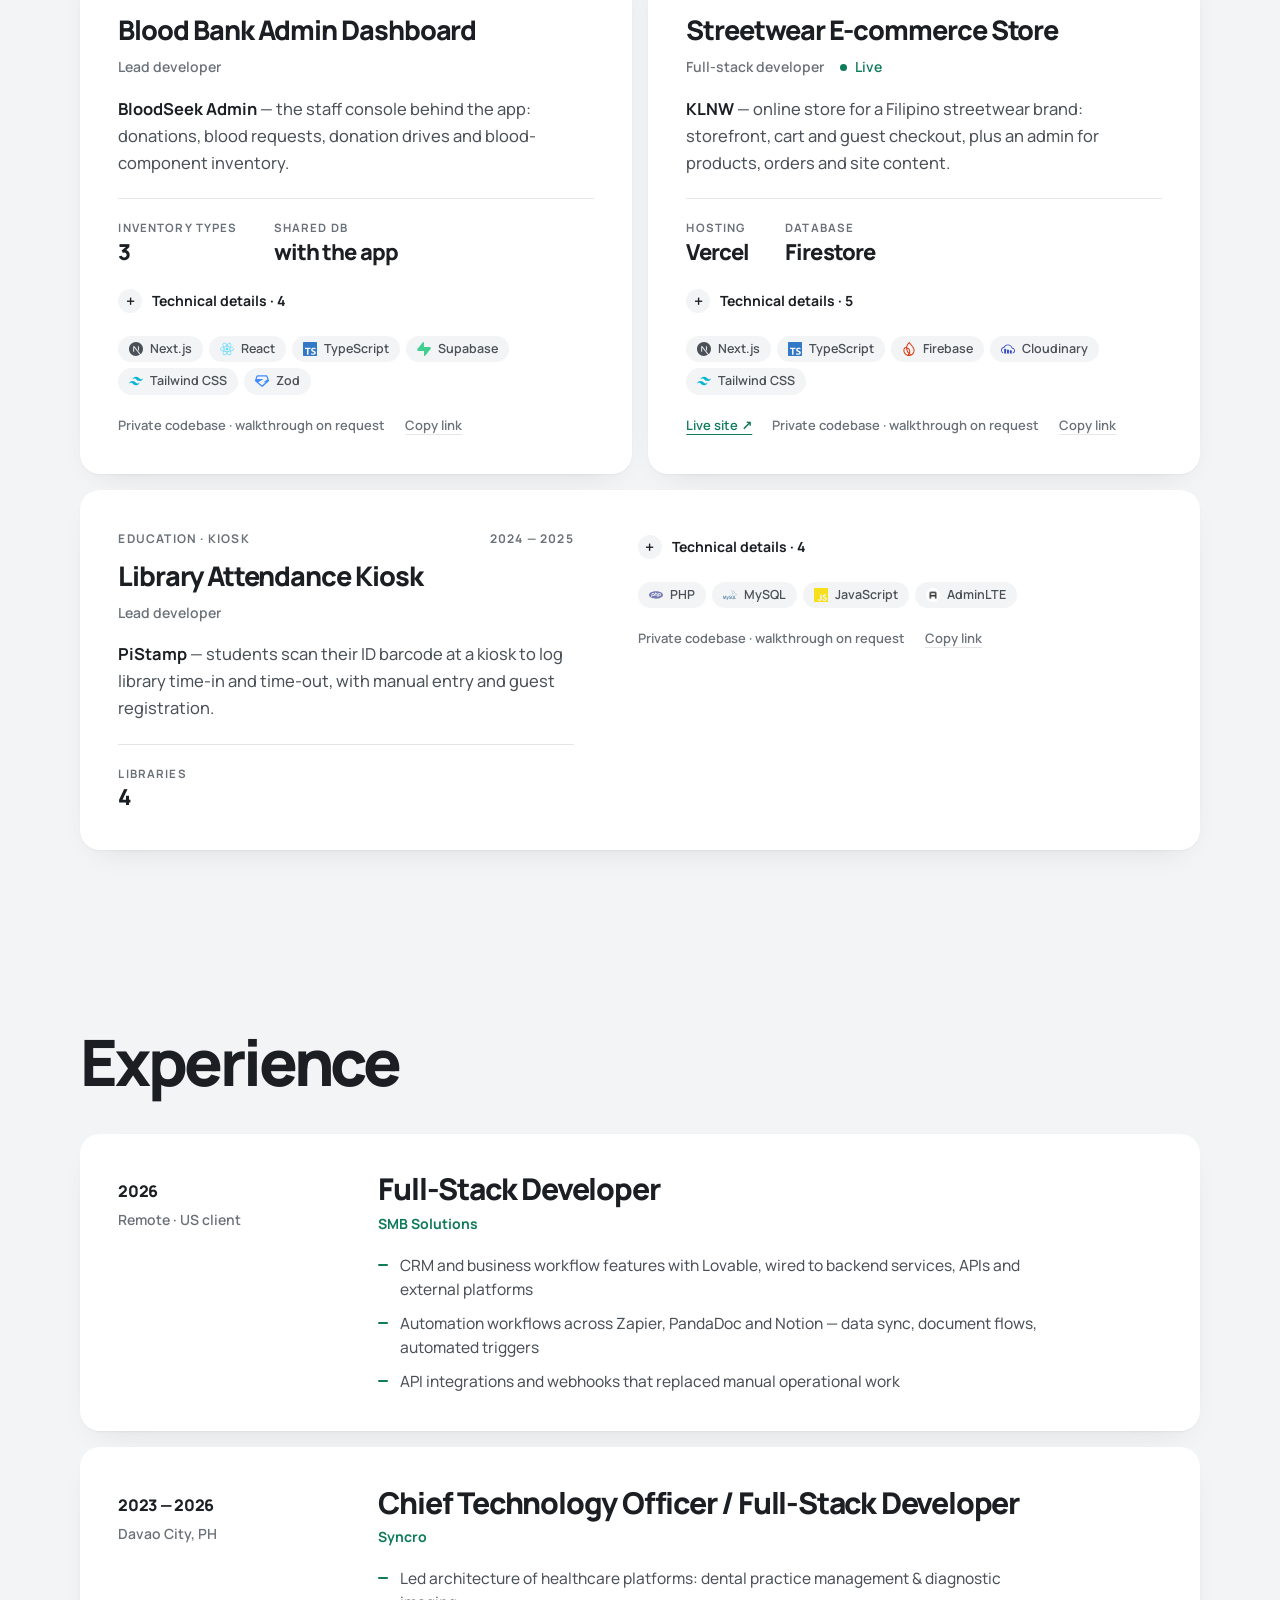
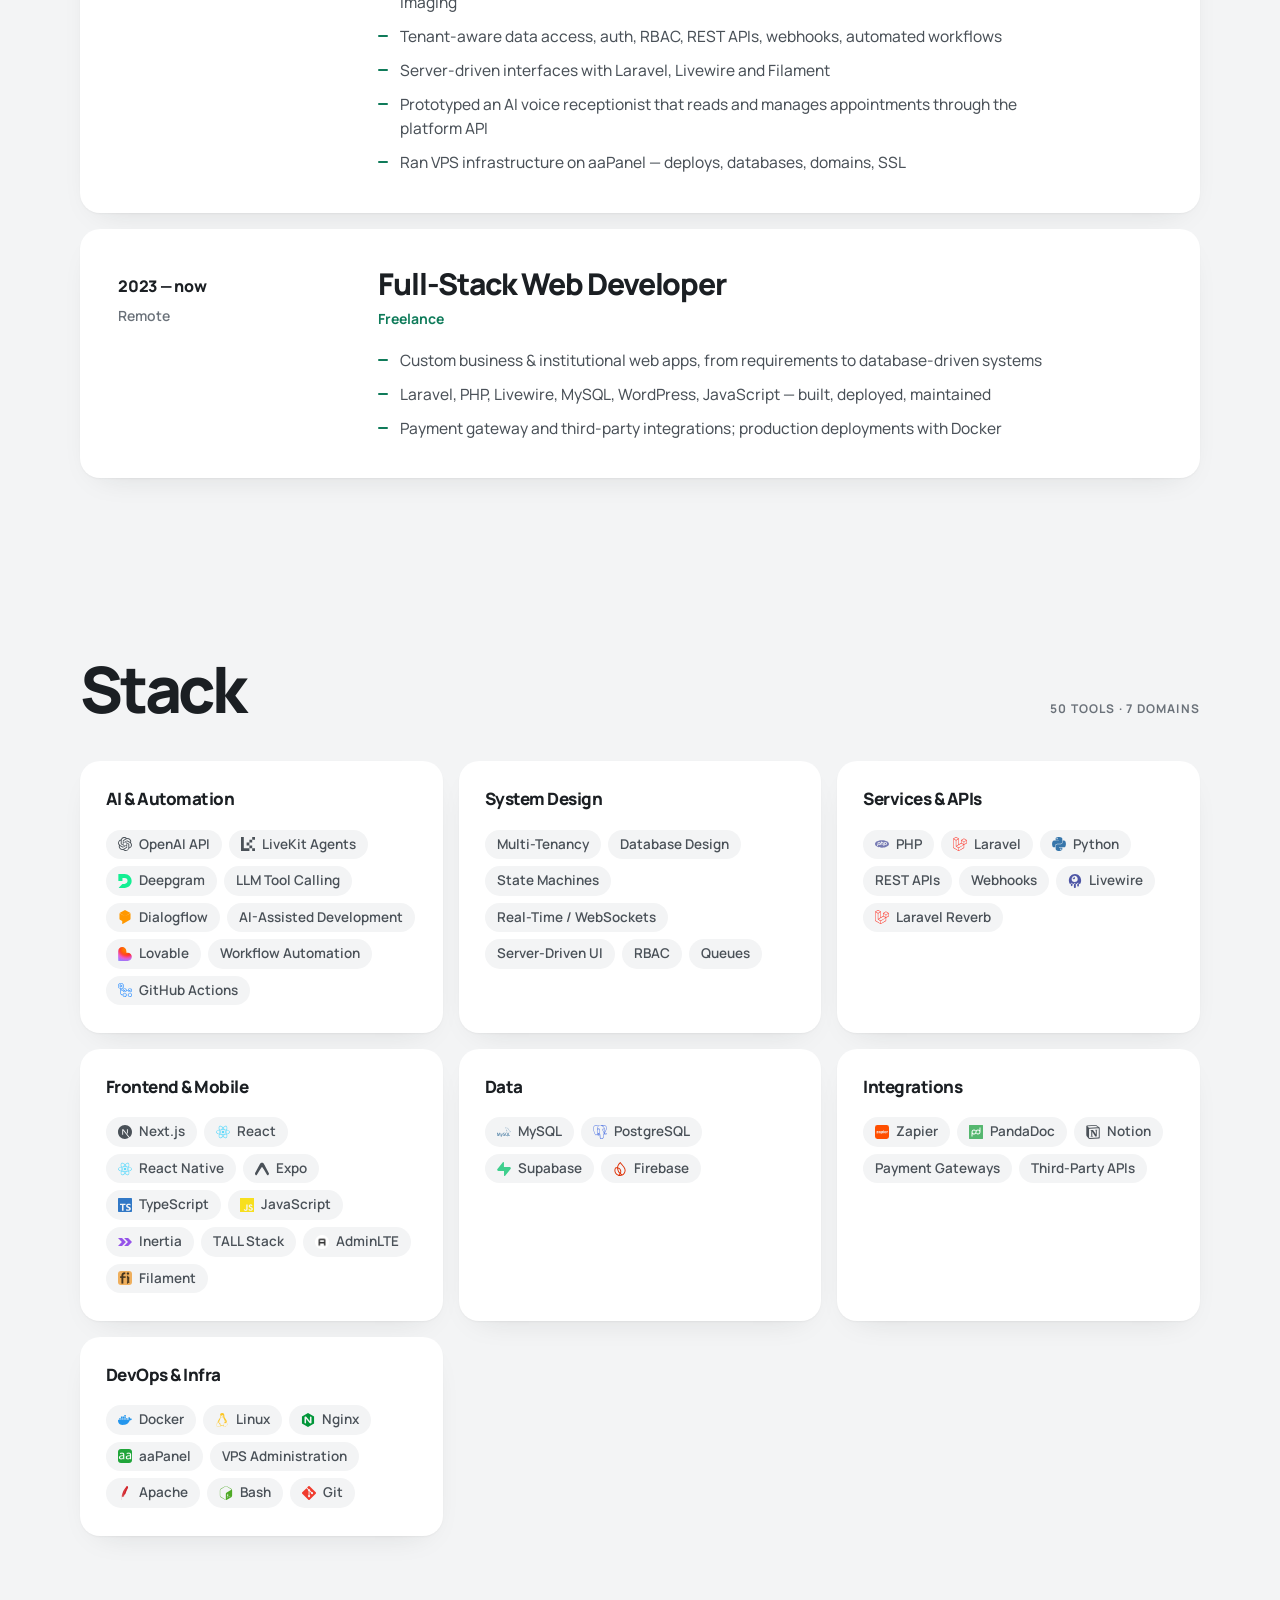
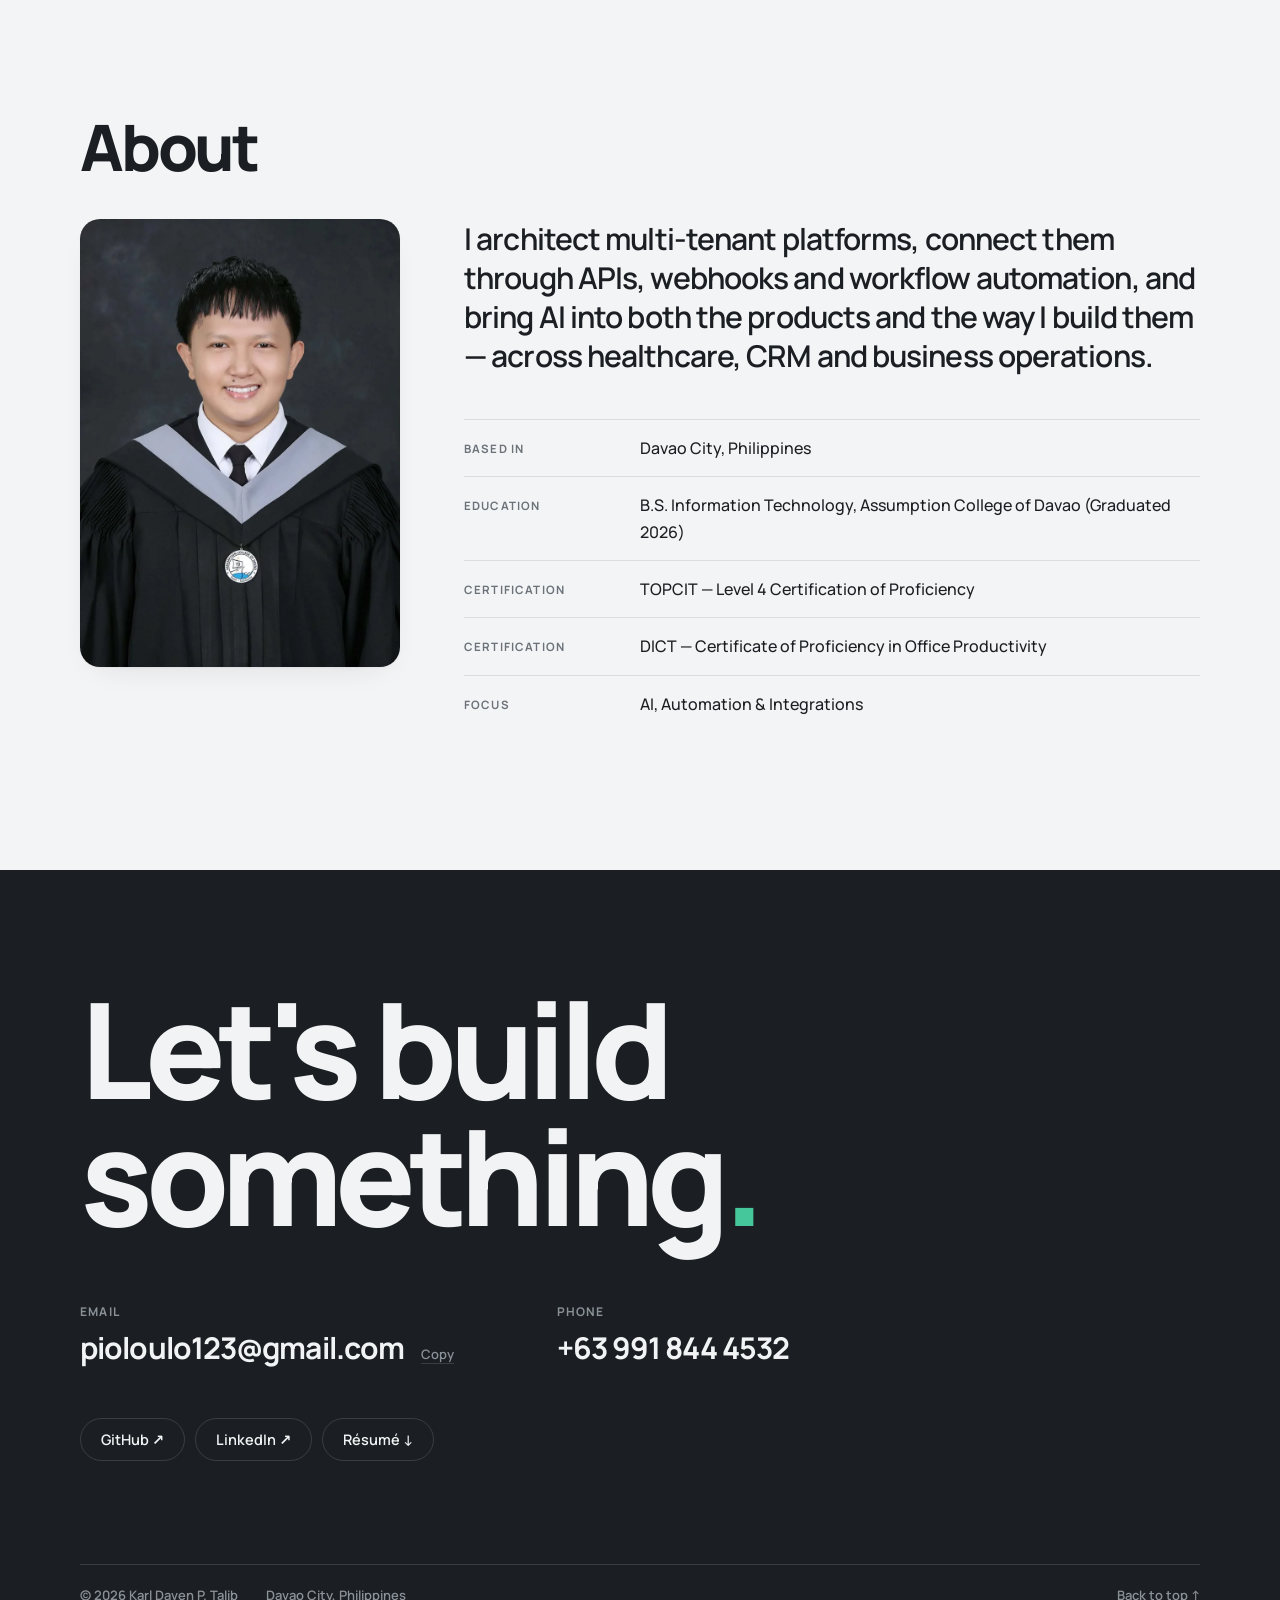
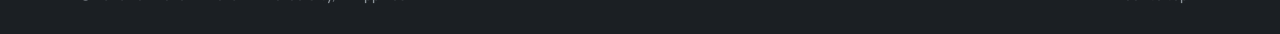
==== commit c3f7708c: "Rebuild as a single scrolling page: Graphite & Green theme, text-only project cards, tech icons - Re" ====
--- a/index.html
+++ b/index.html
@@ -7,18 +7,20 @@
 <meta name="description" content="Karl Daven Talib — full-stack developer focused on AI, automation and integrations. Healthcare platforms, CRM and business systems. Davao City, PH.">
 <link rel="canonical" href="https://kahariel.github.io/">
 <link rel="icon" href="favicon.svg" type="image/svg+xml">
-<meta name="theme-color" content="#f2f1ed">
+<meta name="color-scheme" content="light dark">
+<meta name="theme-color" content="#f3f4f5" media="(prefers-color-scheme: light)">
+<meta name="theme-color" content="#121416" media="(prefers-color-scheme: dark)">
 
 <!-- link previews (LinkedIn, Messenger, Slack, X…) -->
 <meta property="og:type" content="profile">
 <meta property="og:site_name" content="Karl Daven Talib">
 <meta property="og:title" content="Karl Daven Talib — Full-Stack Developer">
-<meta property="og:description" content="AI, automation & integrations. Healthcare platforms in production at 11 clinics, an AI voice receptionist, workflow automation, CRM and mobile. Explore the portfolio map.">
+<meta property="og:description" content="AI, automation & integrations. Healthcare platforms in production at 11 clinics, an AI voice receptionist, workflow automation, CRM and mobile.">
 <meta property="og:url" content="https://kahariel.github.io/">
 <meta property="og:image" content="https://kahariel.github.io/assets/og.png">
 <meta property="og:image:width" content="1200">
 <meta property="og:image:height" content="630">
-<meta property="og:image:alt" content="Karl Daven Talib — the name drawn in dots, with the role Full-Stack Developer, AI, Automation & Integrations">
+<meta property="og:image:alt" content="Karl Daven Talib — Full-Stack Developer, AI, Automation & Integrations. Davao City, Philippines.">
 <meta property="profile:first_name" content="Karl Daven">
 <meta property="profile:last_name" content="Talib">
 <meta name="twitter:card" content="summary_large_image">
@@ -43,61 +45,78 @@
   "knowsAbout": ["AI voice agents", "LLM tool calling", "OpenAI API", "Workflow automation", "System design", "Multi-tenant architecture", "Laravel", "PHP", "Python", "Next.js", "React", "React Native", "Supabase", "MySQL", "PostgreSQL", "REST APIs", "Webhooks", "GitHub Actions", "Docker", "Linux"]
 }
 </script>
-<!-- fonts are self-hosted and deliberately NOT preloaded: on slow 4G, preloads delayed first
-     paint by ~190 ms; without them first paint matches Google Fonts and full load is faster -->
+<!-- the font (Manrope) is self-hosted and deliberately not preloaded: on slow connections a preload delays first paint -->
 <link rel="stylesheet" href="css/fonts.css">
 <link rel="stylesheet" href="css/style.css">
 </head>
-<body>
+<body id="top">
 
-<a class="skip-link" href="#plain">Skip to the list view</a>
+<a class="skip-link" href="#work">Skip to the work</a>
 
-<main id="viewport" aria-label="Portfolio map — drag to move, or use Tab to step through the content">
-  <div id="world"></div>
+<header id="bar">
+  <div class="wrap">
+    <a class="brand" href="#top" id="brand"></a>
+    <nav id="nav" aria-label="Sections">
+      <a href="#work">Work</a>
+      <a href="#experience">Experience</a>
+      <a href="#stack">Stack</a>
+      <a href="#about">About</a>
+      <a href="#contact">Contact</a>
+    </nav>
+    <a class="btn solid small" id="bar-resume" href="#contact">Résumé ↓</a>
+  </div>
+</header>
+
+<main>
+  <section id="hero" class="wrap" aria-label="Introduction"></section>
+
+  <section id="work" class="band">
+    <div class="wrap">
+      <header class="head"><h2>Selected work</h2><p class="eyebrow" id="work-note"></p></header>
+      <div id="work-featured"></div>
+      <div id="work-grid"></div>
+    </div>
+  </section>
+
+  <section id="experience" class="band">
+    <div class="wrap">
+      <header class="head"><h2>Experience</h2></header>
+      <div id="experience-list"></div>
+    </div>
+  </section>
+
+  <section id="stack" class="band">
+    <div class="wrap">
+      <header class="head"><h2>Stack</h2><p class="eyebrow" id="stack-note"></p></header>
+      <div id="stack-list"></div>
+    </div>
+  </section>
+
+  <section id="about" class="band">
+    <div class="wrap">
+      <header class="head"><h2>About</h2></header>
+      <div id="about-body"></div>
+    </div>
+  </section>
 </main>
 
-<!-- HUD: things pinned to the screen, not the map -->
-<div id="coords" class="hud" aria-hidden="true"></div>
-<nav id="compass" class="hud" aria-label="Jump to"></nav>
-<div id="help" class="hud" aria-hidden="true">Drag to move · Scroll or pinch to zoom · Arrow keys · <kbd>0</kbd> Index</div>
-<canvas id="minimap" class="hud" width="200" height="146" aria-hidden="true"></canvas>
-<nav id="actions" class="hud" aria-label="Quick actions">
-  <button id="tour-start" type="button">Tour</button>
-  <a id="resume-btn" href="#" download><span class="l">Résumé ↓</span><span class="s">CV ↓</span></a>
-  <button id="copy-email" type="button"><span class="l">Copy email</span><span class="s">Email</span></button>
-  <button id="plain-toggle" type="button"><span class="l">List view</span><span class="s">List</span></button>
-</nav>
+<footer id="contact">
+  <div class="wrap" id="contact-body"></div>
+</footer>
 
-<!-- Guided tour: the panel that narrates each stop -->
-<section id="tour" class="hud" hidden aria-live="polite" aria-label="Guided tour">
-  <header><span class="tour-step"></span><button class="tour-close" type="button" aria-label="End tour">×</button></header>
-  <h2 class="tour-title"></h2>
-  <p class="tour-text"></p>
-  <div class="tour-bar"><i></i></div>
-  <footer>
-    <button class="tour-back" type="button">Back</button>
-    <button class="tour-pause" type="button">Pause</button>
-    <button class="tour-next" type="button">Next</button>
-  </footer>
-</section>
+<dialog id="lightbox" aria-label="Screenshot">
+  <img alt="">
+  <button type="button" class="close" aria-label="Close">Close ×</button>
+</dialog>
 
-<!-- First-visit prompt -->
-<aside id="welcome" class="hud" hidden aria-label="Tour invitation">
-  <p>New here? A short tour shows the highlights in under a minute.</p>
-  <div><button class="welcome-start" type="button">Start tour</button><button class="welcome-skip" type="button">Explore on my own</button></div>
-</aside>
-
-<div id="toast" class="hud" role="status" aria-live="polite"></div>
-
-<!-- Linear, accessible version of the same content -->
-<section id="plain" hidden aria-label="List view" tabindex="-1"></section>
+<div id="toast" role="status" aria-live="polite"></div>
 
 <noscript>
-  <article style="max-width:720px;margin:0 auto;padding:48px 20px;font-family:system-ui,sans-serif;line-height:1.6;position:relative;z-index:200;background:#faf9f6">
+  <article style="max-width:720px;margin:0 auto;padding:48px 20px;font-family:system-ui,sans-serif;line-height:1.6">
     <h1>Karl Daven P. Talib</h1>
     <p>Full-Stack Developer — AI, Automation &amp; Integrations · Davao City, Philippines</p>
-    <p><a href="mailto:pioloulo123@gmail.com">pioloulo123@gmail.com</a> · +63 991 844 4532</p>
-    <p>This portfolio is an interactive map and needs JavaScript. Selected work: dental clinic management platform (Syncro — 11 clinics, AI voice receptionist in development),
+    <p><a href="mailto:pioloulo123@gmail.com">pioloulo123@gmail.com</a> · +63 991 844 4532 · <a href="assets/Karl-Daven-Talib-CV.pdf">Résumé (PDF)</a></p>
+    <p>The full portfolio needs JavaScript. Selected work: dental clinic management platform (Syncro — 11 clinics, AI voice receptionist in development),
       Syncro Hub (the SaaS control plane behind it: subscriptions, analytics, one-click clinic provisioning),
       imaging clinic operations system (One Shot Imaging), CRM with workflow automation (SMB Solutions), blood donation mobile app and
       admin dashboard (BloodSeek), streetwear e-commerce store (KLNW), library attendance kiosk (PiStamp).</p>
@@ -105,16 +124,9 @@
 </noscript>
 
 <script src="js/content.js"></script>
+<script src="js/icons.js"></script>
 <script src="js/util.js"></script>
 <script src="js/analytics.js"></script>
-<script src="js/plane.js"></script>
-<script src="js/erosion.js"></script>
-<script src="js/scraps.js"></script>
-<script src="js/signal.js"></script>
-<script src="js/zones.js"></script>
-<script src="js/plain.js"></script>
-<script src="js/nav.js"></script>
-<script src="js/tour.js"></script>
-<script src="js/main.js"></script>
+<script src="js/site.js"></script>
 </body>
 </html>
--- a/css/fonts.css
+++ b/css/fonts.css
@@ -1,66 +1,18 @@
-/* Self-hosted fonts (from Google Fonts, SIL Open Font License). Latin + Latin Extended only.
-   Inter Tight and JetBrains Mono are variable fonts: one file covers every weight. */
+/* Self-hosted font (from Google Fonts, SIL Open Font License). Latin + Latin Extended only.
+   Manrope is a variable font: one file covers every weight from 200 to 800. */
 @font-face {
-  font-family: 'Instrument Serif';
-  font-style: italic;
-  font-weight: 400;
+  font-family: 'Manrope';
+  font-style: normal;
+  font-weight: 200 800;
   font-display: swap;
-  src: url(../assets/fonts/instrument-serif-400-italic-latin-ext.woff2) format('woff2');
-  unicode-range: U+0100-02BA, U+02BD-02C5, U+02C7-02CC, U+02CE-02D7, U+02DD-02FF, U+0304, U+0308, U+0329, U+1D00-1DBF, U+1E00-1E9F, U+1EF2-1EFF, U+2020, U+20A0-20AB, U+20AD-20C0, U+2113, U+2C60-2C7F, U+A720-A7FF;
+  src: url(../assets/fonts/manrope-latin-ext.woff2) format('woff2');
+  unicode-range: U+0100-02BA, U+02BD-02C5, U+02C7-02CC, U+02CE-02D7, U+02DD-02FF, U+0304, U+0308, U+0329, U+1D00-1DBF, U+1E00-1E9F, U+1EF2-1EFF, U+2020, U+20A0-20AB, U+20AD-20C4, U+2113, U+2C60-2C7F, U+A720-A7FF;
 }
 @font-face {
-  font-family: 'Instrument Serif';
-  font-style: italic;
-  font-weight: 400;
+  font-family: 'Manrope';
+  font-style: normal;
+  font-weight: 200 800;
   font-display: swap;
-  src: url(../assets/fonts/instrument-serif-400-italic-latin.woff2) format('woff2');
+  src: url(../assets/fonts/manrope-latin.woff2) format('woff2');
   unicode-range: U+0000-00FF, U+0131, U+0152-0153, U+02BB-02BC, U+02C6, U+02DA, U+02DC, U+0304, U+0308, U+0329, U+2000-206F, U+20AC, U+2122, U+2191, U+2193, U+2212, U+2215, U+FEFF, U+FFFD;
 }
-@font-face {
-  font-family: 'Instrument Serif';
-  font-style: normal;
-  font-weight: 400;
-  font-display: swap;
-  src: url(../assets/fonts/instrument-serif-400-latin-ext.woff2) format('woff2');
-  unicode-range: U+0100-02BA, U+02BD-02C5, U+02C7-02CC, U+02CE-02D7, U+02DD-02FF, U+0304, U+0308, U+0329, U+1D00-1DBF, U+1E00-1E9F, U+1EF2-1EFF, U+2020, U+20A0-20AB, U+20AD-20C0, U+2113, U+2C60-2C7F, U+A720-A7FF;
-}
-@font-face {
-  font-family: 'Instrument Serif';
-  font-style: normal;
-  font-weight: 400;
-  font-display: swap;
-  src: url(../assets/fonts/instrument-serif-400-latin.woff2) format('woff2');
-  unicode-range: U+0000-00FF, U+0131, U+0152-0153, U+02BB-02BC, U+02C6, U+02DA, U+02DC, U+0304, U+0308, U+0329, U+2000-206F, U+20AC, U+2122, U+2191, U+2193, U+2212, U+2215, U+FEFF, U+FFFD;
-}
-@font-face {
-  font-family: 'Inter Tight';
-  font-style: normal;
-  font-weight: 400 800;
-  font-display: swap;
-  src: url(../assets/fonts/inter-tight-latin-ext.woff2) format('woff2');
-  unicode-range: U+0100-02BA, U+02BD-02C5, U+02C7-02CC, U+02CE-02D7, U+02DD-02FF, U+0304, U+0308, U+0329, U+1D00-1DBF, U+1E00-1E9F, U+1EF2-1EFF, U+2020, U+20A0-20AB, U+20AD-20C0, U+2113, U+2C60-2C7F, U+A720-A7FF;
-}
-@font-face {
-  font-family: 'Inter Tight';
-  font-style: normal;
-  font-weight: 400 800;
-  font-display: swap;
-  src: url(../assets/fonts/inter-tight-latin.woff2) format('woff2');
-  unicode-range: U+0000-00FF, U+0131, U+0152-0153, U+02BB-02BC, U+02C6, U+02DA, U+02DC, U+0304, U+0308, U+0329, U+2000-206F, U+20AC, U+2122, U+2191, U+2193, U+2212, U+2215, U+FEFF, U+FFFD;
-}
-@font-face {
-  font-family: 'JetBrains Mono';
-  font-style: normal;
-  font-weight: 400 500;
-  font-display: swap;
-  src: url(../assets/fonts/jetbrains-mono-latin-ext.woff2) format('woff2');
-  unicode-range: U+0100-02BA, U+02BD-02C5, U+02C7-02CC, U+02CE-02D7, U+02DD-02FF, U+0304, U+0308, U+0329, U+1D00-1DBF, U+1E00-1E9F, U+1EF2-1EFF, U+2020, U+20A0-20AB, U+20AD-20C0, U+2113, U+2C60-2C7F, U+A720-A7FF;
-}
-@font-face {
-  font-family: 'JetBrains Mono';
-  font-style: normal;
-  font-weight: 400 500;
-  font-display: swap;
-  src: url(../assets/fonts/jetbrains-mono-latin.woff2) format('woff2');
-  unicode-range: U+0000-00FF, U+0131, U+0152-0153, U+02BB-02BC, U+02C6, U+02DA, U+02DC, U+0304, U+0308, U+0329, U+2000-206F, U+20AC, U+2122, U+2191, U+2193, U+2212, U+2215, U+FEFF, U+FFFD;
-}
--- a/css/style.css
+++ b/css/style.css
@@ -1,342 +1,304 @@
 :root {
-  --ground: #f2f1ed;
-  --grid: rgba(20, 21, 25, .045);
-  --ink: #141519;
-  --muted: #6b6d72;
-  --line: rgba(20, 21, 25, .16);
-  --panel: #ffffff;
-  --accent: #d4471f;            /* brand orange: dots, lines, fills, large type */
-  --accent-text: #bf401c;       /* orange for small text on light backgrounds (≥4.5:1) */
-  --accent-text-dark: #df5027;  /* orange for small text on dark backgrounds (≥4.5:1) */
-  --void: #0e0f11;
-  --void-line: #23252a;
-  --void-text: #c9cbcf;
-
-  --serif: 'Instrument Serif', Georgia, serif;
-  --sans: 'Inter Tight', system-ui, sans-serif;
-  --mono: 'JetBrains Mono', ui-monospace, monospace;
+  --bg: #f3f4f5;
+  --surface: #ffffff;           /* cards and panels */
+  --ink: #1b1f23;               /* headings, solid buttons */
+  --text: #4a5158;              /* body copy */
+  --muted: #6b727a;
+  --line: rgba(27, 31, 35, .11);
+  --accent: #0f7b5a;            /* green: status, links, highlights */
+  --shadow: 0 1px 2px rgba(27, 31, 35, .04), 0 12px 32px -20px rgba(27, 31, 35, .18);
+
+  /* the contact block is dark in both themes */
+  --void: #1b1f23;
+  --void-text: #b4bac0;
+  --void-muted: #8a9198;
+  --void-line: rgba(241, 243, 244, .14);
+  --void-accent: #45c79b;
+
+  --font: 'Manrope', system-ui, -apple-system, 'Segoe UI', sans-serif;
+
+  --pad: clamp(20px, 4vw, 40px);
+  --bar: 64px;
+  --r: 20px;                    /* card corners */
+}
+@media (prefers-color-scheme: dark) {
+  :root {
+    --bg: #121416;
+    --surface: #1b1e21;
+    --ink: #f1f3f4;
+    --text: #b4bac0;
+    --muted: #8a9198;
+    --line: rgba(241, 243, 244, .12);
+    --accent: #45c79b;
+    --shadow: none;
+    --void: #1b1e21;
+  }
 }
 
 * { box-sizing: border-box; margin: 0; padding: 0; }
-html, body { height: 100%; overflow: hidden; }
+html { scroll-behavior: smooth; scroll-padding-top: calc(var(--bar) + 20px); -webkit-text-size-adjust: 100%; }
 body {
-  background: var(--ground);
-  color: var(--ink);
-  font-family: var(--sans);
+  background: var(--bg); color: var(--text);
+  font-family: var(--font); font-size: 16.5px; line-height: 1.65; font-weight: 450;
   -webkit-font-smoothing: antialiased;
 }
 a { color: inherit; }
 button { font: inherit; color: inherit; }
-kbd { font: inherit; border: 1px solid currentColor; padding: 0 4px; border-radius: 2px; }
-
-/* accessibility helpers */
-.sr-only { position: absolute !important; width: 1px; height: 1px; padding: 0; margin: -1px; overflow: hidden; clip: rect(0 0 0 0); white-space: nowrap; border: 0; }
+img { display: block; max-width: 100%; }
+ul { list-style: none; }
+h1, h2, h3 { font-weight: 800; color: var(--ink); letter-spacing: -.04em; }
+
+.wrap { width: 100%; max-width: 1200px; margin: 0 auto; padding: 0 var(--pad); }
+.eyebrow { font-size: 12px; font-weight: 700; letter-spacing: .1em; text-transform: uppercase; color: var(--muted); }
+
 .skip-link {
-  position: fixed; left: 16px; top: -60px; z-index: 300; background: var(--ink); color: var(--ground); padding: 10px 16px;
-  font-family: var(--mono); font-size: 12px; letter-spacing: .08em; text-transform: uppercase; text-decoration: none;
+  position: fixed; left: 16px; top: -60px; z-index: 300; background: var(--ink); color: var(--bg); padding: 10px 18px; border-radius: 999px;
+  font-size: 14px; font-weight: 600; text-decoration: none;
 }
 .skip-link:focus { top: 12px; }
 :focus { outline: none; }
-:focus-visible { outline: 2px solid var(--accent-text); outline-offset: 3px; }
-.z-signal :focus-visible, .z-contact :focus-visible, .proj.dark :focus-visible, .card.dark :focus-visible, .payload :focus-visible,
-#tour-start:focus-visible, #tour .tour-next:focus-visible, #welcome .welcome-start:focus-visible { outline-color: var(--accent-text-dark); }
-#plain:focus { outline: none; }
-
-/* shared bits */
-.eyebrow { font-family: var(--mono); font-size: 13px; letter-spacing: .14em; text-transform: uppercase; color: var(--muted); }
-.accent { color: var(--accent-text); }
-
-/* ───────── the plane ───────── */
-#viewport { position: fixed; inset: 0; overflow: hidden; cursor: grab; touch-action: none; user-select: none; }
-#viewport.panning { cursor: grabbing; }
-#world {
-  position: absolute; left: 0; top: 0; transform-origin: 0 0; will-change: transform;
-  background-image:
-    linear-gradient(var(--grid) 1px, transparent 1px),
-    linear-gradient(90deg, var(--grid) 1px, transparent 1px);
-  background-size: 100px 100px;
-}
-.zone { position: absolute; }
-.zone-label {
-  position: absolute; display: flex; align-items: baseline; gap: 18px; white-space: nowrap; pointer-events: none;
-  font-family: var(--mono); font-size: 20px; letter-spacing: .14em; text-transform: uppercase; color: var(--muted);
-}
-.zone-label b { color: var(--accent-text); font-weight: 400; }
-.zone-label span { color: var(--ink); }
-.decor { position: absolute; pointer-events: none; }
-.decor.note { font-family: var(--mono); font-size: 18px; letter-spacing: .12em; text-transform: uppercase; color: var(--muted); white-space: nowrap; }
-svg.decor { overflow: visible; }
-
-/* placeholder for anything not filled in content.js */
+:focus-visible { outline: 2px solid var(--accent); outline-offset: 3px; }
+#contact :focus-visible { outline-color: var(--void-accent); }
+
+/* placeholder for a link not filled in content.js */
 .ph {
-  display: inline-flex; align-items: center; justify-content: center; text-align: center;
-  border: 1px dashed currentColor; opacity: .8; padding: 2px 8px; font-family: var(--mono); font-size: .8em; letter-spacing: .06em;
-  text-transform: uppercase; text-decoration: none;
-}
-.ph-box { display: flex; width: 100%; height: 100%; padding: 12px; }
-
-/* ───────── HUD ───────── */
-.hud { position: fixed; z-index: 50; font-family: var(--mono); }
-#coords { left: 16px; top: 14px; font-size: 11px; letter-spacing: .08em; pointer-events: none; color: var(--muted); }
-#help { left: 16px; bottom: 14px; font-size: 11px; letter-spacing: .04em; pointer-events: none; color: var(--muted); }
-#minimap { right: 16px; bottom: 16px; width: 200px; height: 146px; border: 1px solid var(--ink); background: var(--ground); cursor: pointer; }
-/* quick actions, top right: Tour · Résumé · Copy email · List view */
-#actions { right: 16px; top: 10px; display: flex; border: 1px solid var(--ink); background: var(--ground); }
-#actions > * {
-  display: inline-flex; align-items: center; background: none; border: 0; border-left: 1px solid var(--ink);
-  padding: 7px 12px; font-family: var(--mono); font-size: 11px; letter-spacing: .08em; text-transform: uppercase;
-  text-decoration: none; cursor: pointer; white-space: nowrap; color: inherit;
-}
-#actions > :first-child { border-left: 0; }
-#actions > :hover { background: rgba(20, 21, 25, .06); }
-#actions .s { display: none; }
-#tour-start { background: var(--ink) !important; color: var(--ground) !important; }
-#tour-start:hover { background: var(--accent) !important; }
-#resume-btn.missing { color: var(--muted); }
-
-/* toast */
+  display: inline-flex; align-items: center; justify-content: center; text-align: center; border-radius: 999px;
+  border: 1px dashed currentColor; opacity: .8; padding: 2px 10px; font-size: 12px; font-weight: 600; text-transform: uppercase;
+}
+.ph-box { display: flex; width: 100%; height: 100%; padding: 12px; border-radius: 0; }
+
+/* buttons */
+.btn {
+  display: inline-flex; align-items: center; gap: 8px; padding: 13px 22px; border: 1px solid var(--line); border-radius: 999px;
+  background: var(--surface); color: var(--ink);
+  font-size: 14.5px; font-weight: 600; line-height: 1.2; text-decoration: none; white-space: nowrap;
+  cursor: pointer; transition: background .15s, color .15s, border-color .15s, transform .15s;
+}
+.btn:hover { border-color: var(--ink); }
+.btn:active { transform: scale(.98); }
+.btn.solid { background: var(--ink); border-color: var(--ink); color: var(--bg); }
+.btn.solid:hover { background: var(--accent); border-color: var(--accent); color: #fff; }
+.btn.small { padding: 9px 16px; font-size: 13.5px; }
+@media (prefers-color-scheme: dark) { .btn.solid:hover { color: #121416; } }
+
+/* small text buttons: "Copy link", "Copy" */
+.copy-link {
+  background: none; border: 0; padding: 0; cursor: pointer; color: var(--muted);
+  font-size: 13px; font-weight: 600; text-decoration: underline; text-decoration-color: var(--line); text-underline-offset: 4px;
+}
+.copy-link:hover { color: var(--accent); }
+
+/* ───────── header ───────── */
+#bar {
+  position: sticky; top: 0; z-index: 50; height: var(--bar);
+  background: color-mix(in srgb, var(--bg) 84%, transparent);
+  -webkit-backdrop-filter: blur(14px); backdrop-filter: blur(14px);
+  border-bottom: 1px solid transparent; transition: border-color .2s;
+}
+#bar.scrolled { border-bottom-color: var(--line); }
+#bar .wrap { height: 100%; display: flex; align-items: center; gap: 28px; }
+.brand { font-size: 18px; font-weight: 800; letter-spacing: -.04em; line-height: 1; color: var(--ink); text-decoration: none; white-space: nowrap; margin-right: auto; }
+#nav { display: flex; gap: 4px; }
+#nav a {
+  font-size: 14px; font-weight: 600; text-decoration: none; color: var(--muted);
+  padding: 7px 13px; border-radius: 999px; transition: color .15s, background .15s;
+}
+#nav a:hover { color: var(--ink); }
+#nav a[aria-current] { color: var(--ink); background: var(--surface); box-shadow: inset 0 0 0 1px var(--line); }
+
+/* ───────── intro ───────── */
+#hero { padding-top: clamp(44px, 8vw, 104px); padding-bottom: clamp(48px, 7vw, 88px); }
+#hero .eyebrow i { color: var(--accent); font-style: normal; }
+#hero h1 {
+  font-size: clamp(50px, 10.6vw, 140px); line-height: .95; letter-spacing: -.055em;
+  margin: clamp(14px, 2vw, 22px) 0 clamp(18px, 2.4vw, 30px) -.04em;
+}
+#hero h1 em { font-style: normal; }
+#hero .lead { font-size: clamp(21px, 2.5vw, 31px); font-weight: 500; line-height: 1.25; letter-spacing: -.025em; color: var(--text); max-width: 24em; }
+#hero .cta { display: flex; flex-wrap: wrap; align-items: center; gap: 10px; margin-top: clamp(26px, 3.2vw, 40px); }
+#hero .where { display: inline-flex; align-items: center; gap: 9px; font-size: 14px; font-weight: 600; color: var(--muted); margin-left: 12px; }
+#hero .where::before { content: ''; width: 8px; height: 8px; border-radius: 50%; background: var(--accent); box-shadow: 0 0 0 4px color-mix(in srgb, var(--accent) 18%, transparent); }
+
+.proof { display: grid; grid-template-columns: repeat(4, 1fr); gap: 14px; margin-top: clamp(44px, 6vw, 80px); }
+.proof > div { background: var(--surface); border-radius: var(--r); padding: 24px 24px 26px; box-shadow: var(--shadow); }
+.proof dt { font-size: clamp(34px, 3.8vw, 48px); font-weight: 800; letter-spacing: -.05em; line-height: 1; color: var(--ink); white-space: nowrap; }
+.proof dd { margin-top: 12px; font-size: 14.5px; line-height: 1.45; color: var(--muted); }
+
+/* ───────── sections ───────── */
+.band { padding: clamp(48px, 7vw, 96px) 0; }
+.head { display: flex; align-items: baseline; justify-content: space-between; gap: 24px; margin-bottom: clamp(24px, 3.4vw, 40px); }
+.head h2 { font-size: clamp(36px, 5.2vw, 64px); line-height: 1; letter-spacing: -.05em; }
+
+/* shared: dash-bulleted lists */
+.points { display: grid; gap: 10px; }
+.points li { position: relative; padding-left: 22px; font-size: 15.5px; line-height: 1.55; }
+.points li::before { content: ''; position: absolute; left: 0; top: .7em; width: 10px; height: 2px; border-radius: 2px; background: var(--accent); }
+
+/* ───────── work ───────── */
+.proj { scroll-margin-top: calc(var(--bar) + 20px); background: var(--surface); border-radius: var(--r); padding: clamp(24px, 3vw, 40px); box-shadow: var(--shadow); }
+.proj .shot { aspect-ratio: 1440 / 744; overflow: hidden; background: var(--bg); border-radius: 12px; margin-bottom: 24px; }
+.proj .zoom { display: block; width: 100%; height: 100%; padding: 0; border: 0; background: none; cursor: zoom-in; }
+.proj .shot img { width: 100%; height: 100%; object-fit: cover; object-position: top center; transition: transform .5s cubic-bezier(.2, .7, .2, 1); }
+.proj .zoom:hover img { transform: scale(1.025); }
+.proj .shot.contain { background: #fff; }
+.proj .shot.contain img { object-fit: contain; object-position: center; padding: 14px; }
+
+.proj .kicker { display: flex; justify-content: space-between; gap: 16px; }
+.proj h3 { font-size: 27px; line-height: 1.12; margin: 12px 0 10px; }
+.proj .meta { display: flex; flex-wrap: wrap; gap: 4px 16px; font-size: 14px; font-weight: 600; color: var(--muted); }
+.proj .status { color: var(--accent); }
+.proj .status::before { content: ''; display: inline-block; width: 7px; height: 7px; border-radius: 50%; background: var(--accent); margin-right: 8px; vertical-align: 1px; }
+.proj .summary { margin-top: 16px; }
+.proj .summary b { font-weight: 700; color: var(--ink); }
+.proj .facts { display: flex; flex-wrap: wrap; gap: 14px 36px; margin-top: 22px; padding-top: 20px; border-top: 1px solid var(--line); }
+.proj .facts dt { font-size: 11.5px; font-weight: 700; letter-spacing: .1em; text-transform: uppercase; color: var(--muted); }
+.proj .facts dd { font-size: 22px; font-weight: 800; letter-spacing: -.04em; line-height: 1.3; color: var(--ink); }
+.proj .points { margin-top: 22px; }
+.proj details { margin-top: 20px; }
+.proj details .points { margin-top: 16px; }
+.proj summary {
+  display: inline-flex; align-items: center; gap: 10px; cursor: pointer; list-style: none; color: var(--ink);
+  font-size: 14px; font-weight: 700;
+}
+.proj summary::-webkit-details-marker { display: none; }
+.proj summary::before {
+  content: '+'; display: inline-grid; place-items: center; width: 24px; height: 24px; border-radius: 50%;
+  background: var(--bg); font-size: 16px; font-weight: 600; line-height: 1; transition: background .15s, color .15s;
+}
+.proj details[open] summary::before { content: '−'; }
+.proj summary:hover { color: var(--accent); }
+.proj summary:hover::before { background: var(--accent); color: var(--surface); }
+.tags { display: flex; flex-wrap: wrap; gap: 6px; margin-top: 22px; }
+/* brand icon inside a technology tag; --c is the brand colour, absent for black/white marks */
+.ico { width: 14px; height: 14px; flex: none; fill: var(--c, currentColor); }
+img.ico { border-radius: 3px; }
+@media (prefers-color-scheme: dark) { .ico.invert { filter: invert(1); } }
+.tags span, .group li { display: inline-flex; align-items: center; gap: 7px; }
+.tags span { font-size: 12.5px; font-weight: 600; line-height: 1.3; padding: 5px 11px; border-radius: 999px; background: var(--bg); color: var(--text); white-space: nowrap; }
+.proj .links { display: flex; flex-wrap: wrap; align-items: center; gap: 8px 20px; margin-top: 20px; font-size: 13px; font-weight: 600; }
+.proj .links a { color: var(--accent); text-underline-offset: 4px; }
+.proj .links a:hover { color: var(--ink); }
+.proj .private { color: var(--muted); }
+
+/* featured: full-width cards */
+#work-featured { display: grid; gap: 16px; }
+.proj.featured { padding: clamp(26px, 3.6vw, 48px); }
+.proj.featured h3 { font-size: clamp(30px, 3.4vw, 42px); line-height: 1.05; letter-spacing: -.05em; }
+/* with a screenshot: picture and text side by side */
+.proj.featured:not(.noshot) { display: grid; grid-template-columns: minmax(0, 1.2fr) minmax(0, 1fr); gap: clamp(28px, 4vw, 56px); align-items: start; }
+.proj.featured:not(.noshot) .shot { margin-bottom: 0; }
+/* text-only: summary on the left, technical detail on the right */
+.proj.featured.noshot .body, #work-grid .proj.noshot:last-child:nth-child(odd) .body { display: grid; grid-template-columns: minmax(0, 1fr) minmax(0, 1.15fr); gap: clamp(32px, 5vw, 72px); align-items: start; }
+.proj.featured.noshot .detail > :first-child, #work-grid .proj.noshot:last-child:nth-child(odd) .detail > :first-child { margin-top: 4px; }
+
+/* the rest: two-column grid; an odd one out at the end takes the full row */
+#work-grid { display: grid; grid-template-columns: repeat(2, minmax(0, 1fr)); gap: 16px; margin-top: 16px; }
+#work-grid .proj:last-child:nth-child(odd) { grid-column: 1 / -1; }
+
+/* ───────── experience ───────── */
+#experience-list { display: grid; gap: 16px; }
+.job { display: grid; grid-template-columns: 220px minmax(0, 1fr); gap: 40px; padding: clamp(24px, 3vw, 40px); background: var(--surface); border-radius: var(--r); box-shadow: var(--shadow); }
+.job .when { display: grid; gap: 4px; align-content: start; font-size: 14px; font-weight: 600; color: var(--muted); padding-top: 6px; }
+.job .when span:first-child { color: var(--ink); font-weight: 800; letter-spacing: -.02em; font-size: 16px; }
+.job h3 { font-size: clamp(23px, 2.5vw, 30px); line-height: 1.12; }
+.job .co { font-size: 14px; font-weight: 700; color: var(--accent); margin: 6px 0 18px; }
+.job .points { max-width: 68ch; }
+
+/* ───────── stack ───────── */
+#stack-list { display: grid; grid-template-columns: repeat(auto-fill, minmax(300px, 1fr)); gap: 16px; }
+.group { background: var(--surface); border-radius: var(--r); padding: 24px 26px 28px; box-shadow: var(--shadow); }
+.group h3 { font-size: 17px; letter-spacing: -.03em; margin-bottom: 16px; }
+.group ul { display: flex; flex-wrap: wrap; gap: 7px; }
+.group li { font-size: 13.5px; font-weight: 600; line-height: 1.3; padding: 6px 12px; border-radius: 999px; background: var(--bg); }
+
+/* ───────── about ───────── */
+#about-body { display: grid; grid-template-columns: minmax(0, 320px) minmax(0, 1fr); gap: clamp(28px, 5vw, 72px); align-items: start; }
+.photo { aspect-ratio: 760 / 1064; overflow: hidden; background: var(--surface); border-radius: var(--r); box-shadow: var(--shadow); }
+.photo img { width: 100%; height: 100%; object-fit: cover; }
+.bio { font-size: clamp(21px, 2.4vw, 30px); font-weight: 600; line-height: 1.3; letter-spacing: -.03em; color: var(--ink); max-width: 26em; }
+.rows { margin-top: clamp(26px, 3.6vw, 44px); }
+.rows > div { display: grid; grid-template-columns: 160px minmax(0, 1fr); gap: 16px; padding: 15px 0; border-top: 1px solid var(--line); }
+.rows dt { font-size: 11.5px; font-weight: 700; letter-spacing: .1em; text-transform: uppercase; color: var(--muted); padding-top: 5px; }
+.rows dd { font-size: 16px; color: var(--ink); font-weight: 500; }
+
+/* ───────── contact ───────── */
+#contact { background: var(--void); color: var(--void-text); margin-top: clamp(24px, 4vw, 48px); padding: clamp(64px, 9vw, 120px) 0 28px; scroll-margin-top: var(--bar); }
+#contact h2 { font-size: clamp(54px, 10.4vw, 140px); line-height: .95; letter-spacing: -.055em; color: #f1f3f4; }
+#contact h2 i { font-style: normal; color: var(--void-accent); }
+#contact .eyebrow { color: var(--void-muted); margin-bottom: 8px; }
+.reach { display: flex; flex-wrap: wrap; gap: 32px clamp(40px, 8vw, 112px); margin-top: clamp(36px, 5vw, 64px); }
+.reach .big { font-size: clamp(21px, 2.5vw, 30px); font-weight: 700; letter-spacing: -.03em; line-height: 1.2; color: #f1f3f4; text-decoration: none; margin-right: 14px; overflow-wrap: anywhere; }
+.reach .big:hover { color: var(--void-accent); }
+#contact .copy-link { color: var(--void-muted); text-decoration-color: var(--void-line); }
+#contact .copy-link:hover { color: var(--void-accent); }
+.socials { display: flex; flex-wrap: wrap; gap: 10px; margin-top: clamp(32px, 4.4vw, 52px); }
+.socials a {
+  padding: 12px 20px; border: 1px solid var(--void-line); border-radius: 999px; color: #f1f3f4; text-decoration: none;
+  font-size: 14.5px; font-weight: 600; line-height: 1.2; transition: background .15s, border-color .15s, color .15s;
+}
+.socials a:hover { background: var(--void-accent); border-color: var(--void-accent); color: #121416; }
+.fine {
+  display: flex; flex-wrap: wrap; gap: 8px 28px; margin-top: clamp(56px, 8vw, 104px); padding-top: 20px; border-top: 1px solid var(--void-line);
+  font-size: 13px; font-weight: 600; color: var(--void-muted);
+}
+.fine a { margin-left: auto; text-decoration: none; }
+.fine a:hover { color: #f1f3f4; }
+
+/* ───────── screenshot zoom ───────── */
+#lightbox { margin: auto; padding: 0; border: 0; background: none; max-width: none; max-height: none; overflow: visible; }
+#lightbox::backdrop { background: rgba(10, 12, 14, .88); }
+#lightbox img { max-width: 94vw; max-height: 86vh; background: #fff; border-radius: 12px; cursor: default; }
+#lightbox .close {
+  position: fixed; top: 16px; right: 16px; background: none; border: 1px solid rgba(241, 243, 244, .4); border-radius: 999px; color: #f1f3f4; padding: 8px 16px; cursor: pointer;
+  font-size: 13.5px; font-weight: 600;
+}
+#lightbox .close:hover { background: #f1f3f4; color: #1b1f23; }
+
+/* ───────── toast ───────── */
 #toast {
-  left: 50%; bottom: 64px; transform: translate(-50%, 12px); background: var(--ink); color: var(--ground); padding: 10px 16px;
-  font-size: 12px; letter-spacing: .04em; opacity: 0; pointer-events: none; transition: opacity .2s, transform .2s; z-index: 70;
+  position: fixed; left: 50%; bottom: 28px; z-index: 70; transform: translate(-50%, 12px); max-width: calc(100vw - 32px);
+  background: var(--ink); color: var(--bg); padding: 11px 20px; border-radius: 999px; font-size: 14px; font-weight: 600;
+  opacity: 0; pointer-events: none; transition: opacity .2s, transform .2s;
 }
 #toast.show { opacity: 1; transform: translate(-50%, 0); }
 
-/* guided tour panel + first-visit prompt */
-#welcome { left: 16px; bottom: 40px; width: min(330px, calc(100vw - 32px)); }
-#tour { left: 50%; bottom: 40px; transform: translateX(-50%); width: min(540px, calc(100vw - 32px)); }
-#tour, #welcome {
-  background: var(--panel); border: 1px solid var(--ink); box-shadow: 0 24px 48px -24px rgba(0,0,0,.35); z-index: 60;
-}
-#tour[hidden], #welcome[hidden] { display: none; }
-#tour header { display: flex; justify-content: space-between; align-items: center; padding: 10px 14px 0; font-size: 11px; letter-spacing: .12em; color: var(--muted); }
-#tour .tour-step b { color: var(--accent-text); font-weight: 400; }
-#tour .tour-close { background: none; border: 0; font-size: 18px; line-height: 1; cursor: pointer; color: var(--muted); }
-#tour .tour-close:hover { color: var(--ink); }
-#tour h2 { font-family: var(--serif); font-weight: 400; font-size: 32px; line-height: 1.05; padding: 6px 14px 0; }
-#tour p { font-family: var(--sans); font-size: 15px; line-height: 1.5; padding: 6px 14px 14px; color: #34363b; }
-#tour .tour-bar { height: 2px; background: var(--line); }
-#tour .tour-bar i { display: block; height: 100%; width: 0; background: var(--accent); }
-#tour footer { display: flex; border-top: 1px solid var(--ink); }
-#tour footer button {
-  flex: 1; background: none; border: 0; border-left: 1px solid var(--ink); padding: 10px; font-size: 11px; letter-spacing: .1em;
-  text-transform: uppercase; cursor: pointer;
-}
-#tour footer button:first-child { border-left: 0; }
-#tour footer button:hover { background: rgba(20, 21, 25, .06); }
-#tour footer .tour-next { background: var(--ink); color: var(--ground); }
-#tour footer .tour-next:hover { background: var(--accent); }
-#tour footer button:disabled { opacity: .35; cursor: default; background: none; }
-body.touring #help, body.welcoming #help { display: none; }
-
-#welcome p { font-family: var(--sans); font-size: 15px; line-height: 1.5; padding: 14px 16px; }
-#welcome div { display: flex; border-top: 1px solid var(--ink); }
-#welcome button { flex: 1; background: none; border: 0; padding: 11px; font-size: 11px; letter-spacing: .1em; text-transform: uppercase; cursor: pointer; }
-#welcome .welcome-start { background: var(--ink); color: var(--ground); }
-#welcome .welcome-start:hover { background: var(--accent); }
-#welcome .welcome-skip { border-left: 1px solid var(--ink); }
-#welcome .welcome-skip:hover { background: rgba(20, 21, 25, .06); }
-
-/* copy buttons inside the map */
-.copy-btn {
-  background: none; border: 1px solid currentColor; padding: 3px 8px; font-family: var(--mono); font-size: 11px; letter-spacing: .08em;
-  text-transform: uppercase; cursor: pointer; color: inherit; opacity: .6; margin-left: 10px;
-}
-.copy-btn:hover { opacity: 1; }
-.z-contact .copy-btn { font-size: 14px; padding: 6px 12px; vertical-align: middle; margin-left: 16px; }
-
-#compass { left: 50%; top: 10px; transform: translateX(-50%); display: flex; border: 1px solid var(--ink); background: var(--ground); }
-#compass button {
-  background: none; border: 0; border-right: 1px solid var(--ink); padding: 7px 12px; font-size: 11px; letter-spacing: .08em;
-  text-transform: uppercase; cursor: pointer; transition: background .15s, color .15s;
-}
-#compass button:last-child { border-right: 0; }
-#compass button i { font-style: normal; color: var(--accent-text); margin-right: 6px; }
-#compass button.here i { color: var(--accent-text-dark); }
-#compass button:hover { background: rgba(20, 21, 25, .06); }
-#compass button.here { background: var(--ink); color: var(--ground); }
-
-/* ───────── 00 Index (name) ───────── */
-.z-erosion canvas { position: absolute; inset: 0; }
-.z-erosion .tagline {
-  position: absolute; left: 0; right: 0; bottom: 64px; text-align: center; font-family: var(--serif); font-size: 44px; line-height: 1.1;
-}
-.z-erosion .tagline i { color: var(--accent); }
-.z-erosion .tagline small { display: block; margin-top: 12px; font-family: var(--mono); font-size: 15px; letter-spacing: .2em; text-transform: uppercase; color: var(--muted); }
-.z-erosion .hint { position: absolute; left: 0; right: 0; top: 40px; text-align: center; }
-
-/* ───────── 01 Experience (desk) ───────── */
-.z-scraps { background: #e9e7e1; border: 1px solid var(--line); }
-.scrap { position: absolute; left: 0; top: 0; cursor: grab; will-change: transform; }
-.scrap.dragging { cursor: grabbing; box-shadow: 0 24px 48px -12px rgba(0,0,0,.25); }
-.card {
-  background: var(--panel); padding: 28px 30px 26px; width: 460px; font-size: 16px; line-height: 1.55;
-  border: 1px solid var(--line); box-shadow: 0 1px 0 rgba(0,0,0,.04), 0 8px 24px -16px rgba(0,0,0,.25);
-}
-.card .top { display: flex; justify-content: space-between; margin-bottom: 18px; }
-.card h3 { font-family: var(--serif); font-weight: 400; font-size: 46px; line-height: 1; letter-spacing: -.01em; }
-.card .role { font-weight: 600; margin: 8px 0 16px; }
-.card ul { list-style: none; border-top: 1px solid var(--line); }
-.card li { padding: 9px 0 9px 22px; position: relative; border-bottom: 1px solid var(--line); color: #34363b; }
-.card li::before { content: "—"; position: absolute; left: 0; color: var(--accent-text); }
-.card.dark li::before { color: var(--accent-text-dark); }
-.card.dark { background: var(--ink); color: var(--ground); border-color: var(--ink); }
-.card.dark li { color: #c9cbcf; border-color: rgba(255,255,255,.14); }
-.card.dark ul { border-color: rgba(255,255,255,.14); }
-.card.dark .eyebrow { color: #8b8e94; }
-.card.small { width: 360px; }
-.card.small h3 { font-size: 32px; }
-.desk-btns { position: absolute; right: 24px; top: 22px; display: flex; z-index: 9999; border: 1px solid var(--ink); }
-.desk-btns button {
-  background: var(--ground); border: 0; padding: 9px 14px; font-family: var(--mono); font-size: 13px; letter-spacing: .08em; text-transform: uppercase; cursor: pointer;
-}
-.desk-btns button + button { border-left: 1px solid var(--ink); }
-.desk-btns button:hover { background: var(--ink); color: var(--ground); }
-
-/* ───────── 02 Stack (graph) ───────── */
-.z-signal { background: var(--void); color: var(--void-text); overflow: hidden; }
-.z-signal canvas { position: absolute; inset: 0; }
-.z-signal .big { position: absolute; left: 44px; top: 40px; pointer-events: none; }
-.z-signal .big h2 { font-family: var(--serif); font-weight: 400; font-size: 88px; line-height: .95; color: #f2f1ed; }
-.z-signal .big .eyebrow { color: #7d8086; margin-top: 14px; }
-.z-signal .log { position: absolute; left: 44px; bottom: 34px; font-family: var(--mono); font-size: 13px; line-height: 1.7; color: #7d8086; pointer-events: none; width: 560px; }
-.z-signal .log span { color: #9a9da3; }
-.z-signal .shint { position: absolute; right: 44px; bottom: 34px; font-family: var(--mono); font-size: 13px; line-height: 1.7; color: #7d8086; pointer-events: none; text-align: right; }
-.z-signal .shint i { font-style: normal; color: var(--accent-text-dark); }
-.payload {
-  position: absolute; width: 440px; background: #16171a; border: 1px solid #3a3d44; font-family: var(--mono); font-size: 14px; line-height: 1.65;
-  box-shadow: 0 30px 60px -20px rgba(0,0,0,.6); animation: unfurl .25s ease-out; z-index: 5;
-}
-@keyframes unfurl { from { opacity: 0; } to { opacity: 1; } }
-.payload header { display: flex; justify-content: space-between; align-items: center; padding: 8px 12px; border-bottom: 1px solid #3a3d44; cursor: move; color: #f2f1ed; }
-.payload header span::before { content: "● "; color: var(--accent-text-dark); }
-.payload header button { background: none; border: 0; cursor: pointer; font-size: 18px; line-height: 1; color: #8b8e94; }
-.payload header button:hover { color: #fff; }
-.payload pre { padding: 14px 16px; white-space: pre-wrap; font-family: inherit; color: #c9cbcf; }
-.payload .k { color: #8b8e94; }
-.payload .s { color: #f2f1ed; }
-.payload a { color: var(--accent-text-dark); }
-
-/* ───────── 03 About ───────── */
-.z-about .photo { position: absolute; width: 380px; }
-.z-about .photo .frame { height: 470px; background: #e4e2dc; border: 1px solid var(--line); color: var(--muted); }
-.z-about .photo img { width: 100%; height: 100%; object-fit: cover; object-position: 50% 20%; display: block; filter: grayscale(1) contrast(1.05); }
-.z-about .photo figcaption { margin-top: 12px; font-family: var(--mono); font-size: 13px; letter-spacing: .06em; color: var(--muted); }
-.z-about .bio { position: absolute; width: 640px; font-family: var(--serif); font-size: 44px; line-height: 1.12; letter-spacing: -.005em; }
-.z-about .facts { position: absolute; width: 640px; border-top: 1px solid var(--ink); font-size: 17px; }
-.z-about .facts div { display: grid; grid-template-columns: 200px 1fr; padding: 14px 0; border-bottom: 1px solid var(--line); }
-.z-about .facts dt { font-family: var(--mono); font-size: 13px; letter-spacing: .12em; text-transform: uppercase; color: var(--muted); padding-top: 3px; }
-
-/* ───────── 04 Work ───────── */
-.z-projects { border-top: 1px solid var(--ink); }
-.proj {
-  position: absolute; width: 720px; background: var(--panel); border: 1px solid var(--line); padding: 30px; font-size: 18px; line-height: 1.55;
-  box-shadow: 0 1px 0 rgba(0,0,0,.04), 0 12px 32px -20px rgba(0,0,0,.3);
-}
-.proj .shot { height: 340px; margin-bottom: 26px; background: #ebe9e3; border: 1px solid var(--line); overflow: hidden; color: var(--muted); }
-.proj .shot img { width: 100%; height: 100%; object-fit: cover; object-position: 50% 12%; display: block; }
-.proj .shot.contain, .proj.dark .shot.contain { background: #fff; }
-.proj .shot.contain img { object-fit: contain; object-position: center; }
-.proj .head { display: flex; justify-content: space-between; align-items: baseline; }
-.proj h2 { font-family: var(--serif); font-weight: 400; font-size: 64px; line-height: 1; letter-spacing: -.01em; margin: 10px 0 16px; }
-.proj p { color: #34363b; }
-.proj ul { list-style: none; margin-top: 16px; border-top: 1px solid var(--line); }
-.proj li { padding: 9px 0 9px 22px; position: relative; border-bottom: 1px solid var(--line); font-size: 16px; color: #34363b; }
-.proj li::before { content: "—"; position: absolute; left: 0; color: var(--accent-text); }
-.proj.dark li::before { color: var(--accent-text-dark); }
-.proj .product { font-weight: 600; color: var(--ink); }
-.proj.dark .product { color: var(--ground); }
-.proj details.more summary {
-  list-style: none; cursor: pointer; padding: 10px 0 2px; font-family: var(--mono); font-size: 13px; letter-spacing: .06em;
-  text-transform: uppercase; color: var(--muted);
-}
-.proj details.more summary::-webkit-details-marker { display: none; }
-.proj details.more summary:hover { color: var(--ink); }
-.proj.dark details.more summary { color: #8b8e94; }
-.proj.dark details.more summary:hover { color: var(--ground); }
-.proj details.more:not([open]) .o, .proj details.more[open] .c { display: none; }
-.proj details.more ul { margin-top: 0; border-top: 0; }
-.proj .stack { display: flex; flex-wrap: wrap; gap: 6px; margin-top: 18px; }
-.proj .stack span { font-family: var(--mono); font-size: 12px; letter-spacing: .04em; padding: 4px 9px; background: #efede8; }
-.proj .links { display: flex; gap: 10px; margin-top: 22px; font-family: var(--mono); font-size: 13px; letter-spacing: .08em; text-transform: uppercase; }
-.proj .links a { border: 1px solid var(--ink); padding: 8px 14px; text-decoration: none; }
-.proj .links a:hover { background: var(--ink); color: var(--panel); }
-.proj .links .private { border: 1px dashed currentColor; padding: 8px 14px; opacity: .6; }
-.proj .meta { font-family: var(--mono); font-size: 14px; letter-spacing: .04em; color: var(--muted); margin: -4px 0 16px; display: flex; flex-wrap: wrap; gap: 6px 14px; align-items: center; }
-.proj .status { color: var(--ink); }
-.proj .status::before { content: "● "; color: var(--accent); }
-.proj .facts { display: flex; margin: 20px 0 6px; border-top: 1px solid var(--line); border-bottom: 1px solid var(--line); }
-.proj .facts div { flex: 1; padding: 12px 0; }
-.proj .facts div + div { border-left: 1px solid var(--line); padding-left: 16px; }
-.proj .facts dt { font-family: var(--mono); font-size: 11px; letter-spacing: .12em; text-transform: uppercase; color: var(--muted); }
-.proj .facts dd { font-family: var(--serif); font-size: 34px; line-height: 1.1; }
-.proj .sub { margin-top: 22px; }
-.proj .sub + ul { margin-top: 8px; }
-.proj.dark .status { color: var(--ground); }
-.proj.dark .meta, .proj.dark .facts dt { color: #8b8e94; }
-.proj.dark .facts, .proj.dark .facts div + div { border-color: rgba(255,255,255,.14); }
-.proj.dark { background: var(--ink); color: var(--ground); border-color: var(--ink); }
-.proj.dark p, .proj.dark li { color: #c9cbcf; }
-.proj.dark ul, .proj.dark li { border-color: rgba(255,255,255,.14); }
-.proj.dark .shot { background: #202226; border-color: rgba(255,255,255,.14); color: #8b8e94; }
-.proj.dark .stack span { background: #24262b; }
-.proj.dark .links a { border-color: var(--ground); }
-.proj.dark .links a:hover { background: var(--ground); color: var(--ink); }
-
-/* ───────── 05 Contact ───────── */
-.z-contact { background: var(--ink); color: var(--ground); }
-.z-contact .say { position: absolute; font-family: var(--serif); font-size: 170px; line-height: .9; letter-spacing: -.02em; }
-.z-contact .say i { color: var(--accent); }
-.z-contact .lines { position: absolute; font-size: 30px; line-height: 1.8; }
-.z-contact .lines a { text-decoration: none; border-bottom: 1px solid rgba(242,241,237,.35); }
-.z-contact .lines a:hover { border-color: var(--accent-text-dark); color: var(--accent-text-dark); }
-.z-contact .lines .eyebrow { color: #8b8e94; }
-.z-contact .socials { position: absolute; display: flex; font-family: var(--mono); font-size: 15px; letter-spacing: .08em; text-transform: uppercase; }
-.z-contact .socials > * { border: 1px solid rgba(242,241,237,.5); padding: 12px 18px; text-decoration: none; margin-right: -1px; opacity: 1; }
-.z-contact .socials > .ph { opacity: .45; }
-.z-contact .socials a:hover { background: var(--ground); color: var(--ink); }
-
-/* ───────── List view ───────── */
-#plain {
-  position: fixed; inset: 0; z-index: 100; overflow-y: auto; background: #faf9f6; color: var(--ink); padding: 72px 20px 96px;
-  font-family: var(--sans); font-size: 16px; line-height: 1.65;
-}
-#plain[hidden] { display: none; }
-#plain .close { z-index: 2; }
-#plain .wrap { max-width: 720px; margin: 0 auto; }
-#plain h1 { font-family: var(--serif); font-weight: 400; font-size: clamp(44px, 8vw, 76px); line-height: 1; letter-spacing: -.01em; }
-#plain h2 {
-  font-family: var(--mono); font-weight: 400; font-size: 12px; letter-spacing: .16em; text-transform: uppercase; color: var(--muted);
-  margin: 56px 0 14px; border-bottom: 1px solid var(--ink); padding-bottom: 8px;
-}
-#plain h3 { font-size: 17px; font-weight: 600; margin-top: 22px; }
-#plain .muted { color: var(--muted); }
-#plain ul { margin: 6px 0 0 18px; }
-#plain .close {
-  position: fixed; right: 16px; top: 12px; background: var(--ink); color: #faf9f6; border: 0; padding: 8px 14px;
-  font-family: var(--mono); font-size: 11px; letter-spacing: .08em; text-transform: uppercase; cursor: pointer;
-}
-
-@media (max-width: 700px) {
-  #help { display: none; }
-  #minimap { display: none; }
-  #compass {
-    top: auto; bottom: 14px; left: 14px; transform: none; display: grid; grid-template-columns: repeat(3, auto);
-    right: 14px; grid-template-columns: repeat(3, 1fr); border-right: 0; border-bottom: 0;
-  }
-  #compass button { border-right: 1px solid var(--ink); border-bottom: 1px solid var(--ink); padding: 7px 8px; font-size: 10px; text-align: left; }
-  #compass button:last-child { border-right: 1px solid var(--ink); }
-  #compass button i { margin-right: 4px; }
-  #actions { right: 10px; top: 10px; }
-  #actions > * { padding: 7px 9px; font-size: 10px; letter-spacing: .04em; }
-  #actions .l { display: none; }
-  #actions .s { display: inline; }
-  #coords { display: none; }
-  #tour, #welcome { bottom: 96px; }
-  #welcome { left: 16px; right: 16px; width: auto; }
-  #tour h2 { font-size: 26px; }
-  #toast { bottom: 110px; }
+/* ───────── fade-in on scroll (classes added by site.js, never without JS) ───────── */
+.reveal { opacity: 0; transform: translateY(18px); transition: opacity .7s ease, transform .7s cubic-bezier(.2, .7, .2, 1); }
+.reveal.in { opacity: 1; transform: none; }
+
+/* ───────── smaller screens ───────── */
+@media (max-width: 900px) {
+  .proj.featured:not(.noshot) { grid-template-columns: minmax(0, 1fr); gap: 24px; }
+  .proj.featured.noshot .body, #work-grid .proj.noshot:last-child:nth-child(odd) .body { grid-template-columns: minmax(0, 1fr); gap: 0; }
+  .proj.featured.noshot .detail > :first-child, #work-grid .proj.noshot:last-child:nth-child(odd) .detail > :first-child { margin-top: 22px; }
+  .job { grid-template-columns: minmax(0, 1fr); gap: 12px; }
+  .job .when { display: flex; flex-wrap: wrap; align-items: baseline; gap: 4px 14px; padding-top: 0; }
+  .proof { grid-template-columns: repeat(2, 1fr); }
+}
+@media (max-width: 760px) {
+  body { font-size: 16px; }
+  :root { --r: 16px; }
+  #nav { display: none; }
+  #work-grid { grid-template-columns: minmax(0, 1fr); }
+  #about-body { grid-template-columns: minmax(0, 1fr); }
+  .photo { max-width: 240px; }
+  .rows > div { grid-template-columns: minmax(0, 1fr); gap: 2px; }
+  #hero .where { margin-left: 0; flex-basis: 100%; margin-top: 8px; }
+  .proof { gap: 10px; }
+  .proof > div { padding: 18px 18px 20px; }
+  .fine a { margin-left: 0; }
+}
+@media (max-width: 420px) {
+  .btn { padding: 12px 18px; }
+  .head { flex-direction: column; gap: 8px; }
 }
 
 @media (prefers-reduced-motion: reduce) {
-  .payload { animation: none; }
-}
+  html { scroll-behavior: auto; }
+  * { transition: none !important; }
+}
+
+@media print {
+  #bar, #toast, .copy-link, .cta { display: none !important; }
+  .reveal { opacity: 1; transform: none; }
+}
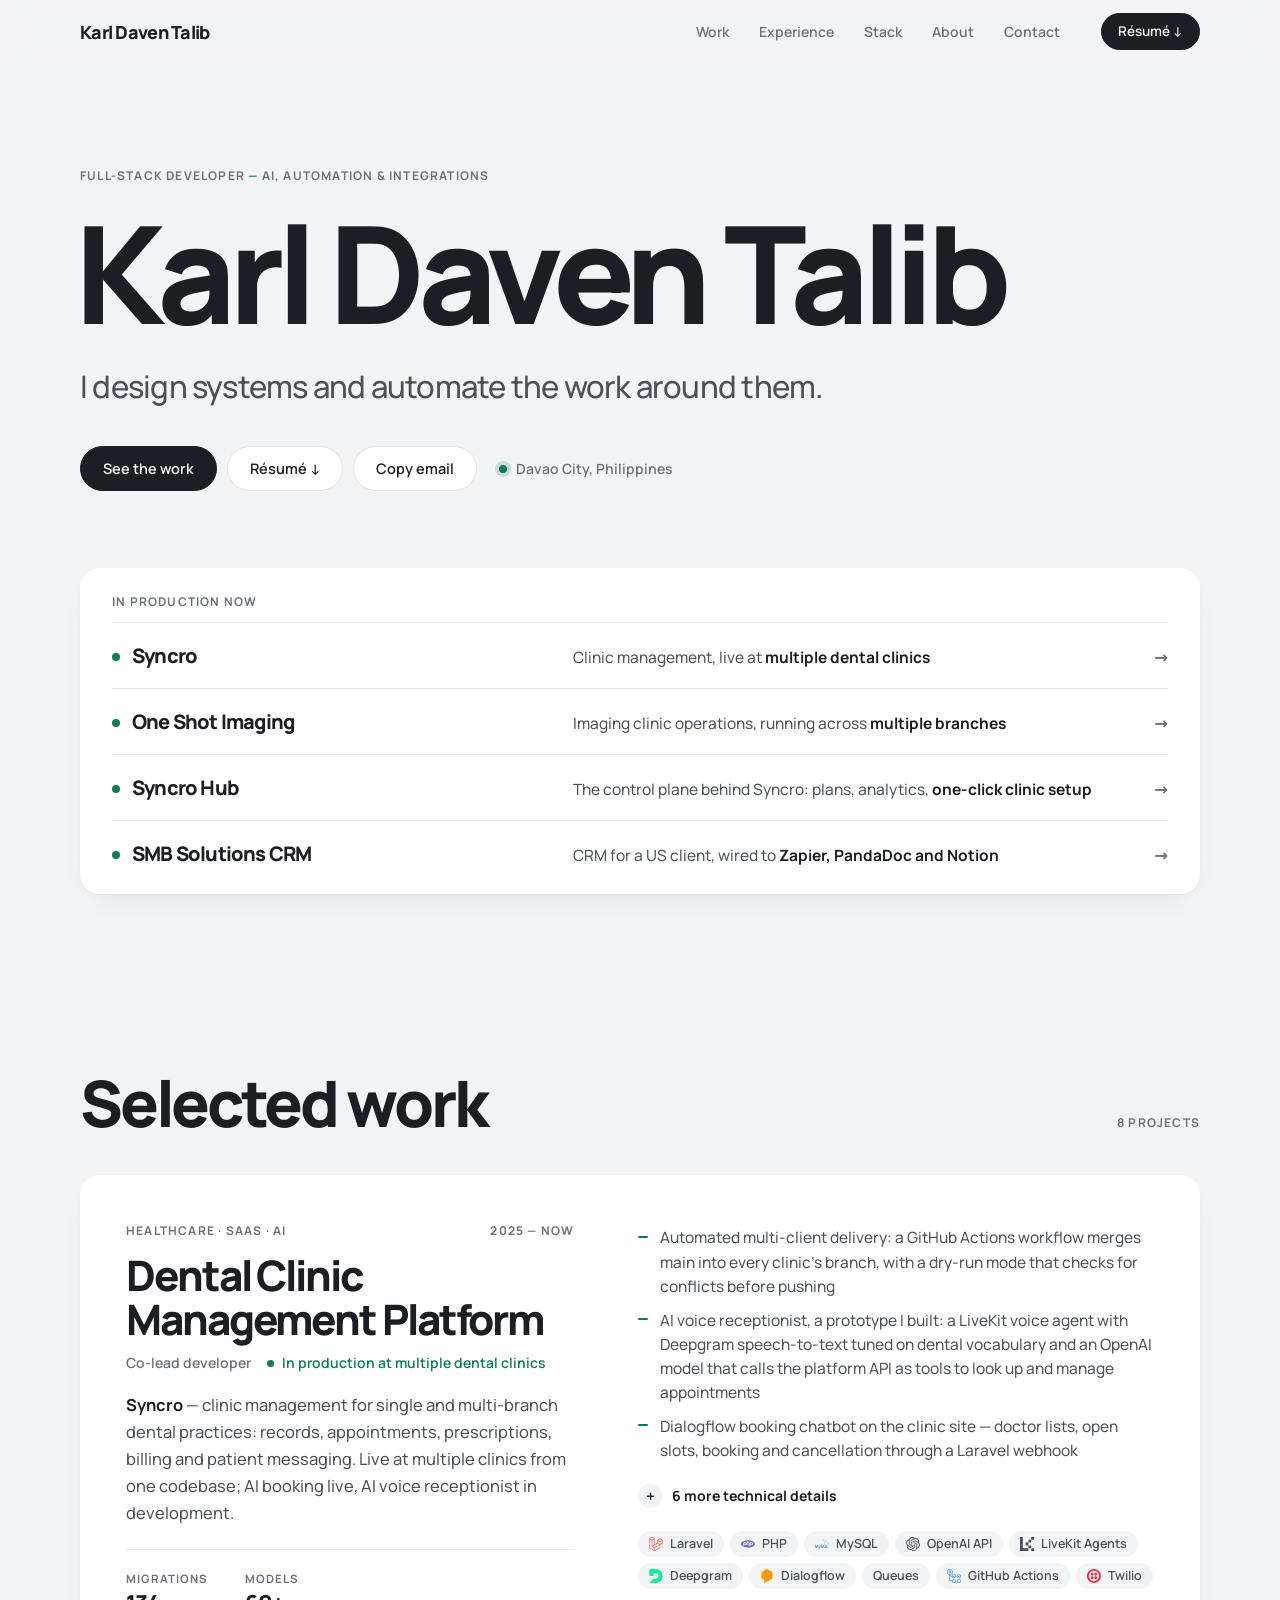
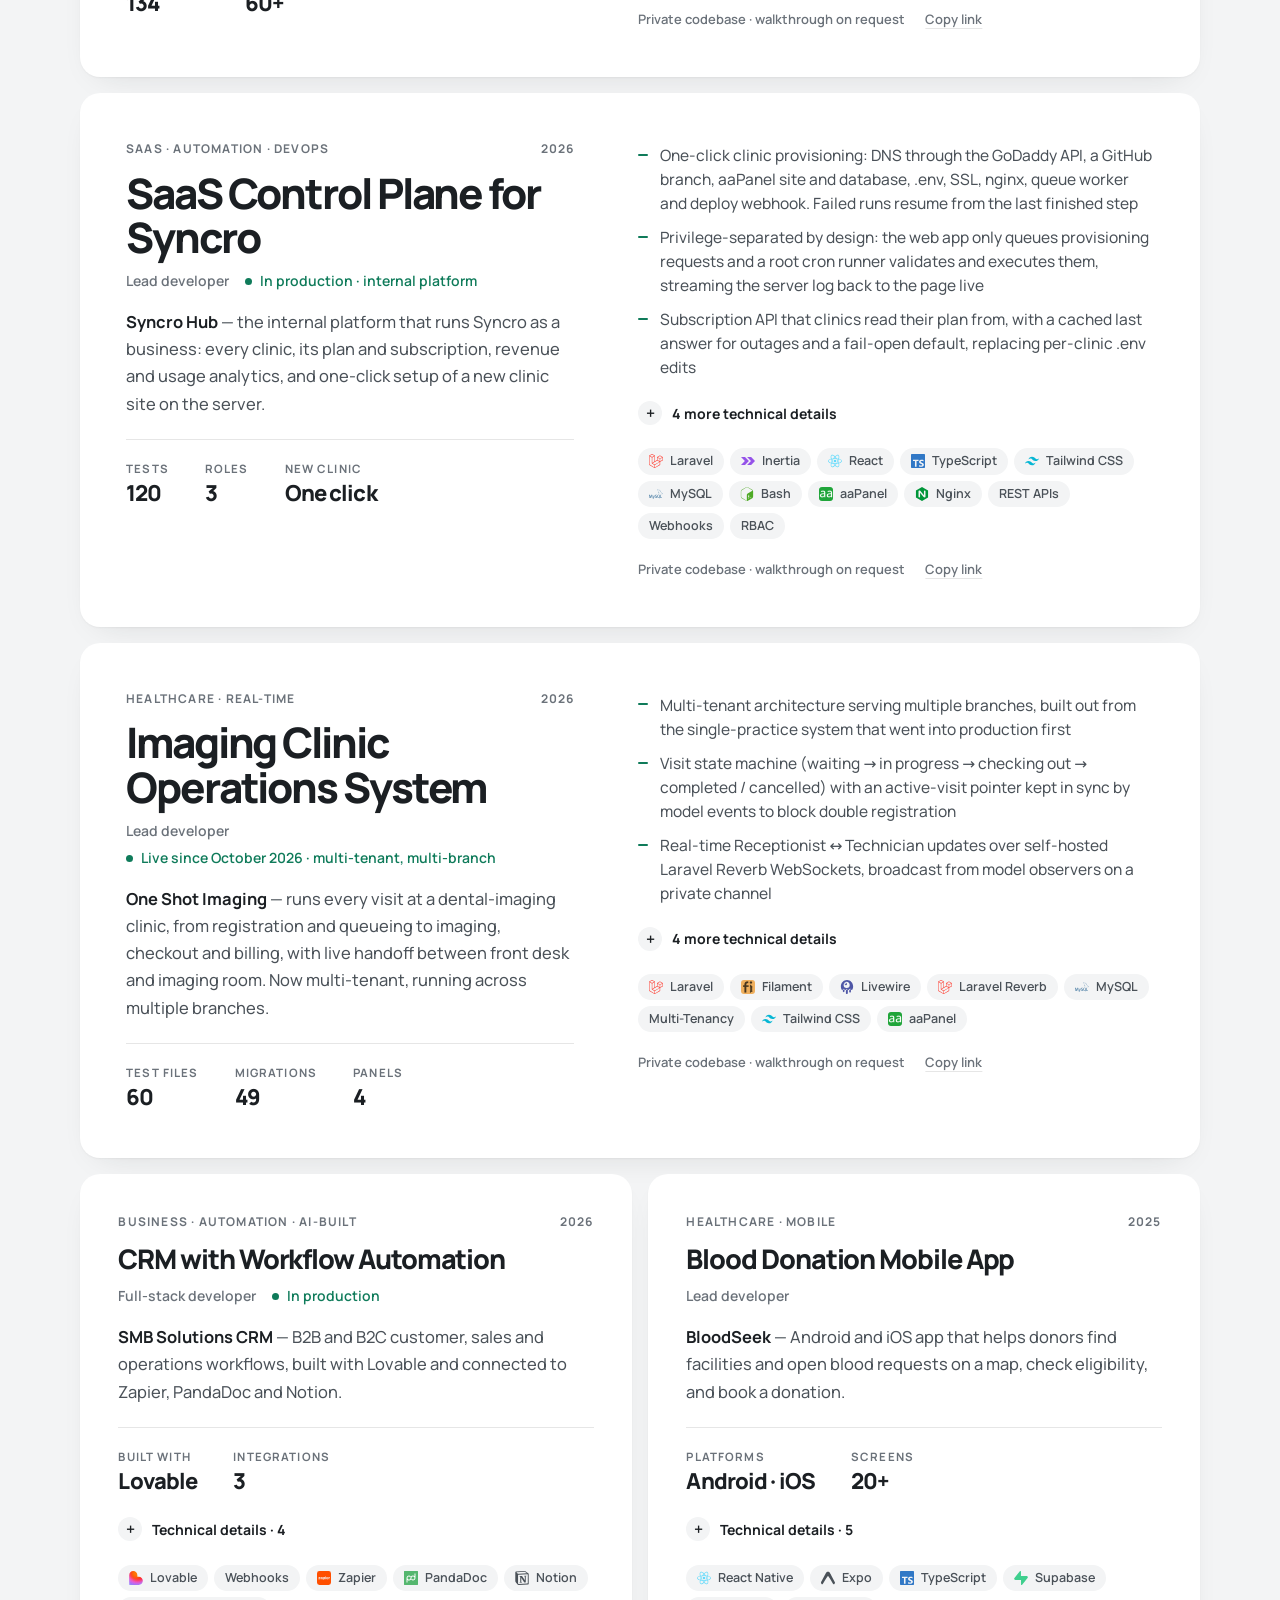
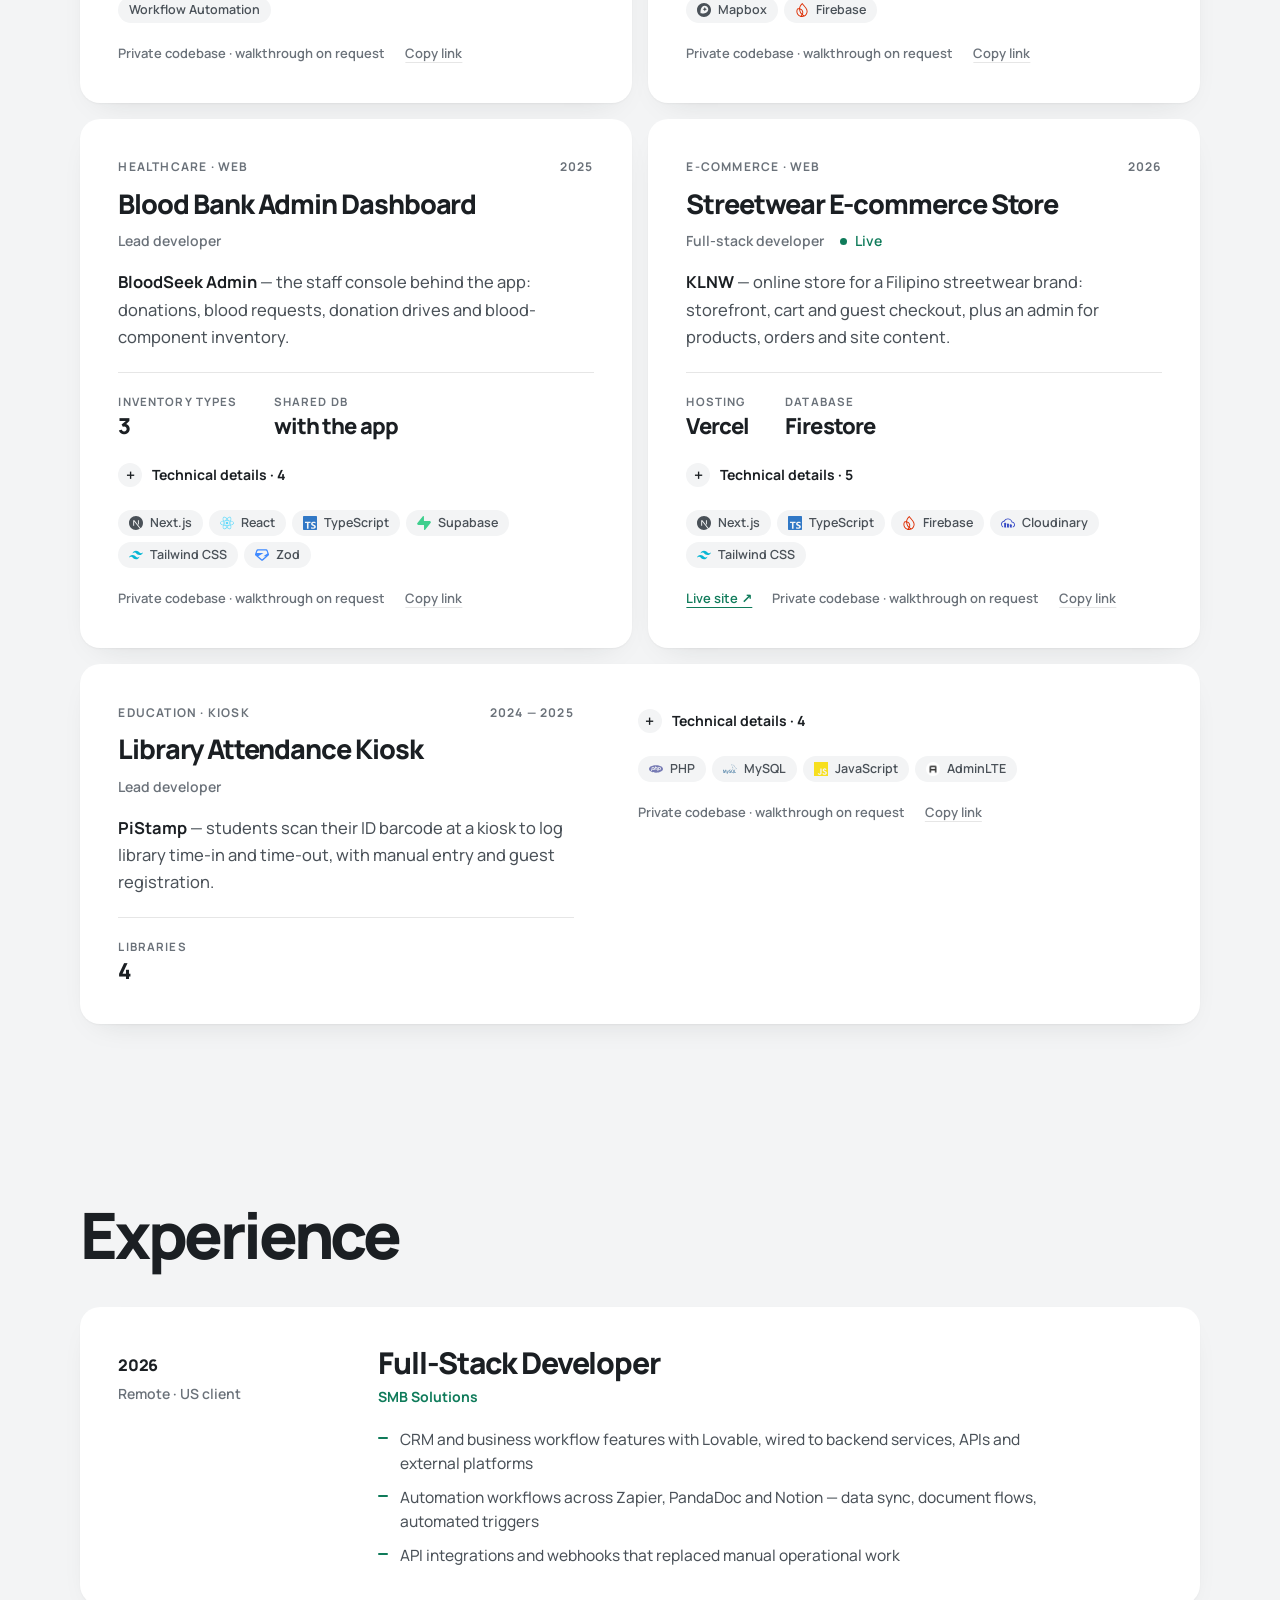
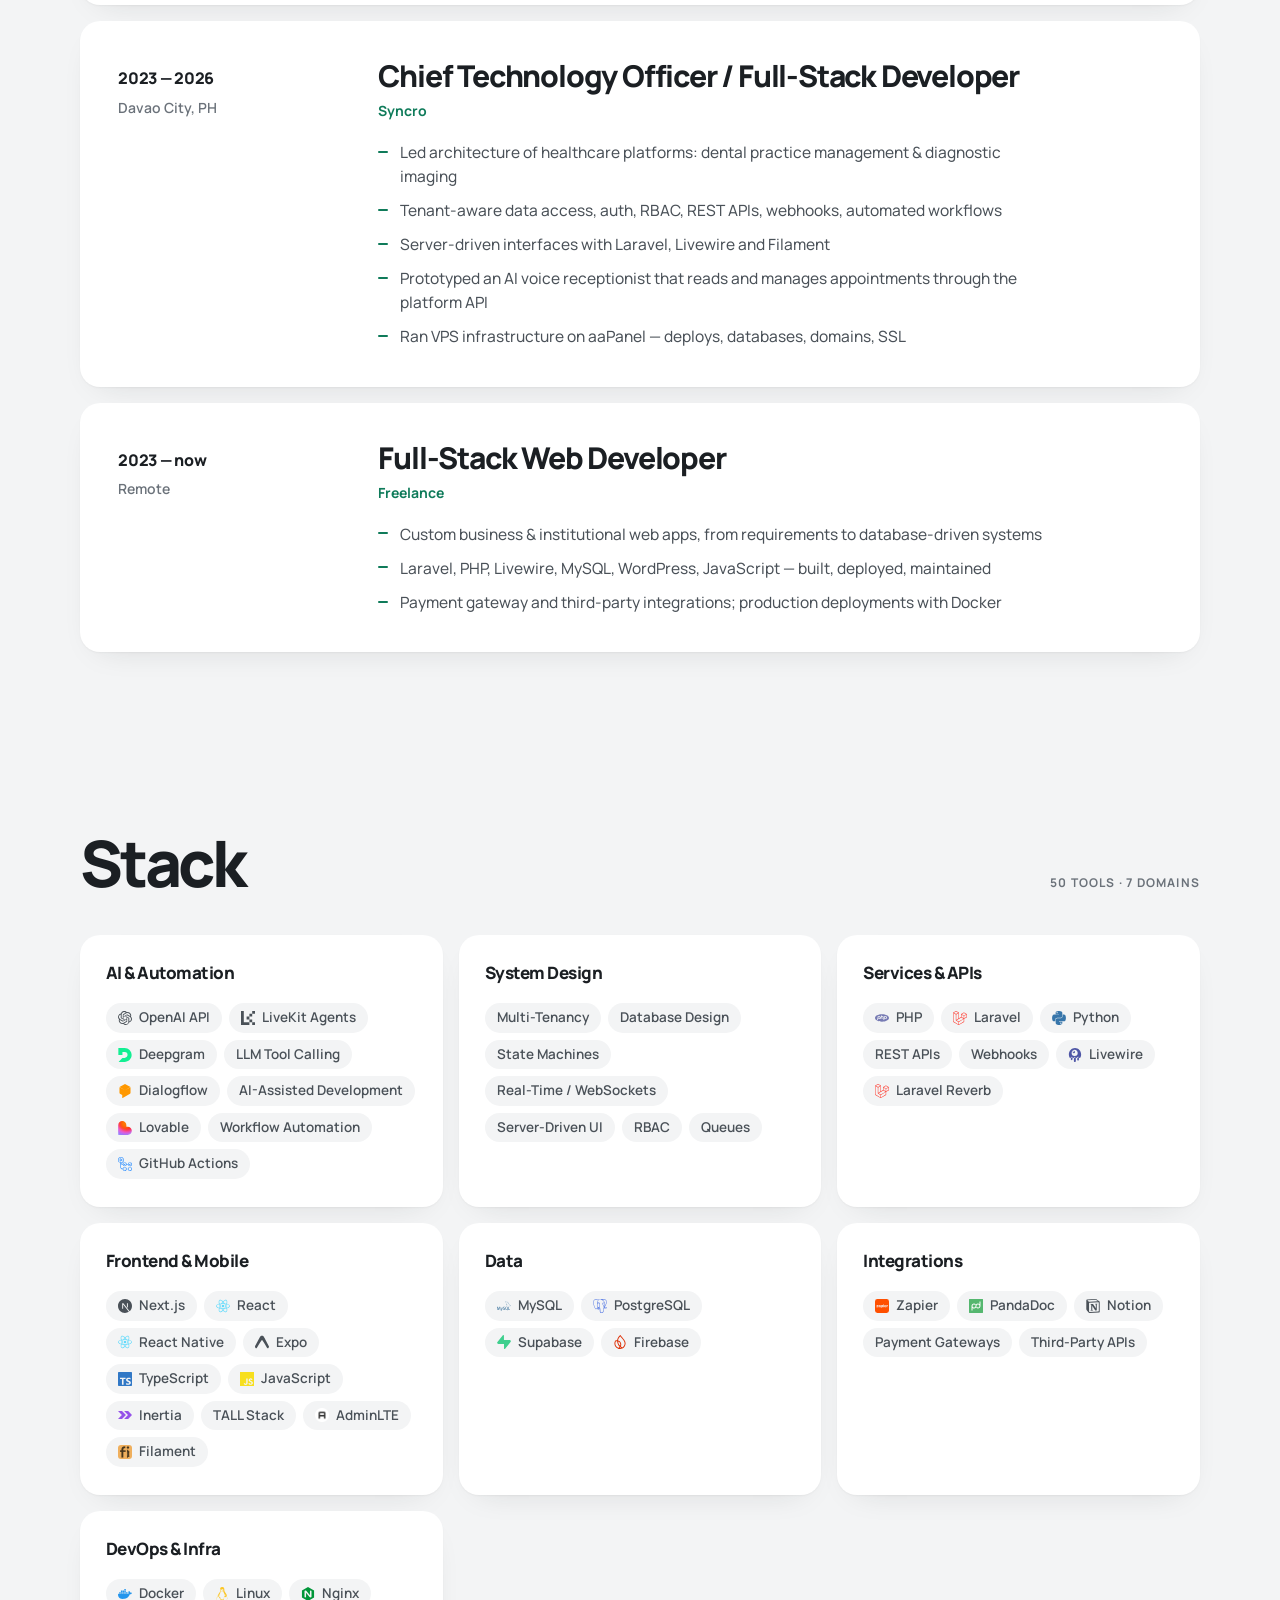
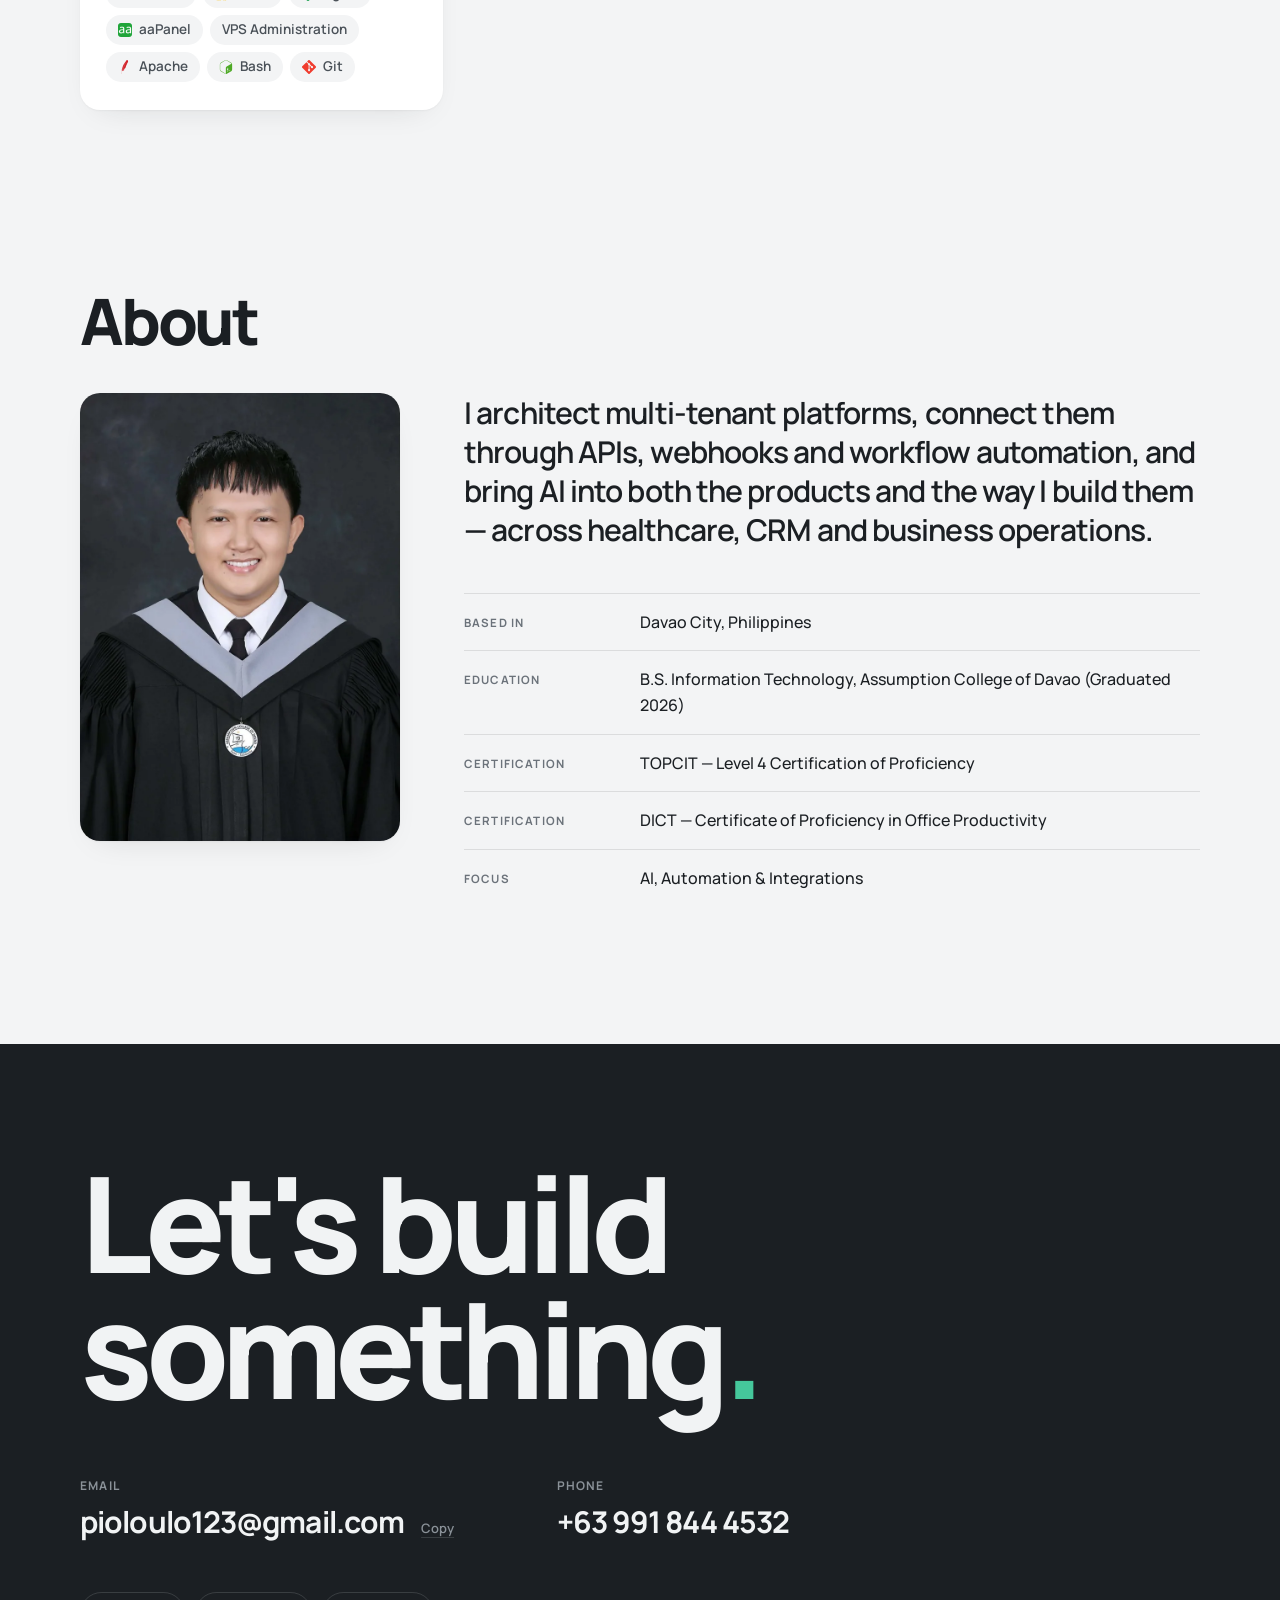
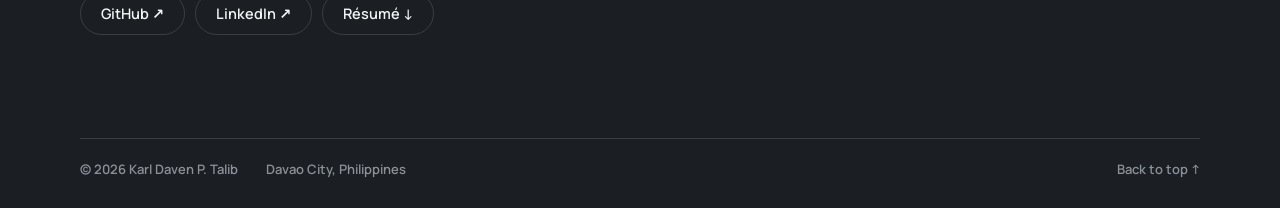
==== commit 38c7a3ae: "Remove clinic and branch counts from the site and CV" ====
--- a/index.html
+++ b/index.html
@@ -15,7 +15,7 @@
 <meta property="og:type" content="profile">
 <meta property="og:site_name" content="Karl Daven Talib">
 <meta property="og:title" content="Karl Daven Talib — Full-Stack Developer">
-<meta property="og:description" content="AI, automation & integrations. Healthcare platforms in production at 11 clinics, an AI voice receptionist, workflow automation, CRM and mobile.">
+<meta property="og:description" content="AI, automation & integrations. Healthcare platforms in production at multiple clinics, an AI voice receptionist, workflow automation, CRM and mobile.">
 <meta property="og:url" content="https://kahariel.github.io/">
 <meta property="og:image" content="https://kahariel.github.io/assets/og.png">
 <meta property="og:image:width" content="1200">
@@ -116,7 +116,7 @@
     <h1>Karl Daven P. Talib</h1>
     <p>Full-Stack Developer — AI, Automation &amp; Integrations · Davao City, Philippines</p>
     <p><a href="mailto:pioloulo123@gmail.com">pioloulo123@gmail.com</a> · +63 991 844 4532 · <a href="assets/Karl-Daven-Talib-CV.pdf">Résumé (PDF)</a></p>
-    <p>The full portfolio needs JavaScript. Selected work: dental clinic management platform (Syncro — 11 clinics, AI voice receptionist in development),
+    <p>The full portfolio needs JavaScript. Selected work: dental clinic management platform (Syncro — in production at multiple clinics, AI voice receptionist in development),
       Syncro Hub (the SaaS control plane behind it: subscriptions, analytics, one-click clinic provisioning),
       imaging clinic operations system (One Shot Imaging), CRM with workflow automation (SMB Solutions), blood donation mobile app and
       admin dashboard (BloodSeek), streetwear e-commerce store (KLNW), library attendance kiosk (PiStamp).</p>
--- a/css/style.css
+++ b/css/style.css
@@ -119,10 +119,17 @@
 #hero .where { display: inline-flex; align-items: center; gap: 9px; font-size: 14px; font-weight: 600; color: var(--muted); margin-left: 12px; }
 #hero .where::before { content: ''; width: 8px; height: 8px; border-radius: 50%; background: var(--accent); box-shadow: 0 0 0 4px color-mix(in srgb, var(--accent) 18%, transparent); }
 
-.proof { display: grid; grid-template-columns: repeat(4, 1fr); gap: 14px; margin-top: clamp(44px, 6vw, 80px); }
-.proof > div { background: var(--surface); border-radius: var(--r); padding: 24px 24px 26px; box-shadow: var(--shadow); }
-.proof dt { font-size: clamp(34px, 3.8vw, 48px); font-weight: 800; letter-spacing: -.05em; line-height: 1; color: var(--ink); white-space: nowrap; }
-.proof dd { margin-top: 12px; font-size: 14.5px; line-height: 1.45; color: var(--muted); }
+/* the list under the intro: one row per shipped system, each linking to its project card */
+.shipped { margin-top: clamp(44px, 6vw, 80px); background: var(--surface); border-radius: var(--r); box-shadow: var(--shadow); padding: 8px clamp(20px, 2.6vw, 32px); }
+.shipped .eyebrow { padding: 16px 0 10px; }
+.shipped a { display: grid; grid-template-columns: minmax(0, 1.1fr) minmax(0, 1.4fr) auto; gap: 20px; align-items: baseline; padding: 16px 0; border-top: 1px solid var(--line); text-decoration: none; }
+.shipped b { font-size: 20px; font-weight: 800; letter-spacing: -.04em; color: var(--ink); transition: color .15s; }
+.shipped b::before { content: ''; display: inline-block; width: 8px; height: 8px; border-radius: 50%; background: var(--accent); margin-right: 12px; vertical-align: 2px; }
+.shipped span { font-size: 15.5px; }
+.shipped strong { color: var(--ink); font-weight: 700; }
+.shipped i { font-style: normal; font-weight: 700; color: var(--muted); transition: transform .15s, color .15s; }
+.shipped a:hover b, .shipped a:hover i { color: var(--accent); }
+.shipped a:hover i { transform: translateX(4px); }
 
 /* ───────── sections ───────── */
 .band { padding: clamp(48px, 7vw, 96px) 0; }
@@ -273,7 +280,8 @@
   .proj.featured.noshot .detail > :first-child, #work-grid .proj.noshot:last-child:nth-child(odd) .detail > :first-child { margin-top: 22px; }
   .job { grid-template-columns: minmax(0, 1fr); gap: 12px; }
   .job .when { display: flex; flex-wrap: wrap; align-items: baseline; gap: 4px 14px; padding-top: 0; }
-  .proof { grid-template-columns: repeat(2, 1fr); }
+  .shipped a { grid-template-columns: minmax(0, 1fr) auto; gap: 4px 16px; }
+  .shipped span { grid-column: 1; grid-row: 2; }
 }
 @media (max-width: 760px) {
   body { font-size: 16px; }
@@ -284,8 +292,6 @@
   .photo { max-width: 240px; }
   .rows > div { grid-template-columns: minmax(0, 1fr); gap: 2px; }
   #hero .where { margin-left: 0; flex-basis: 100%; margin-top: 8px; }
-  .proof { gap: 10px; }
-  .proof > div { padding: 18px 18px 20px; }
   .fine a { margin-left: 0; }
 }
 @media (max-width: 420px) {
